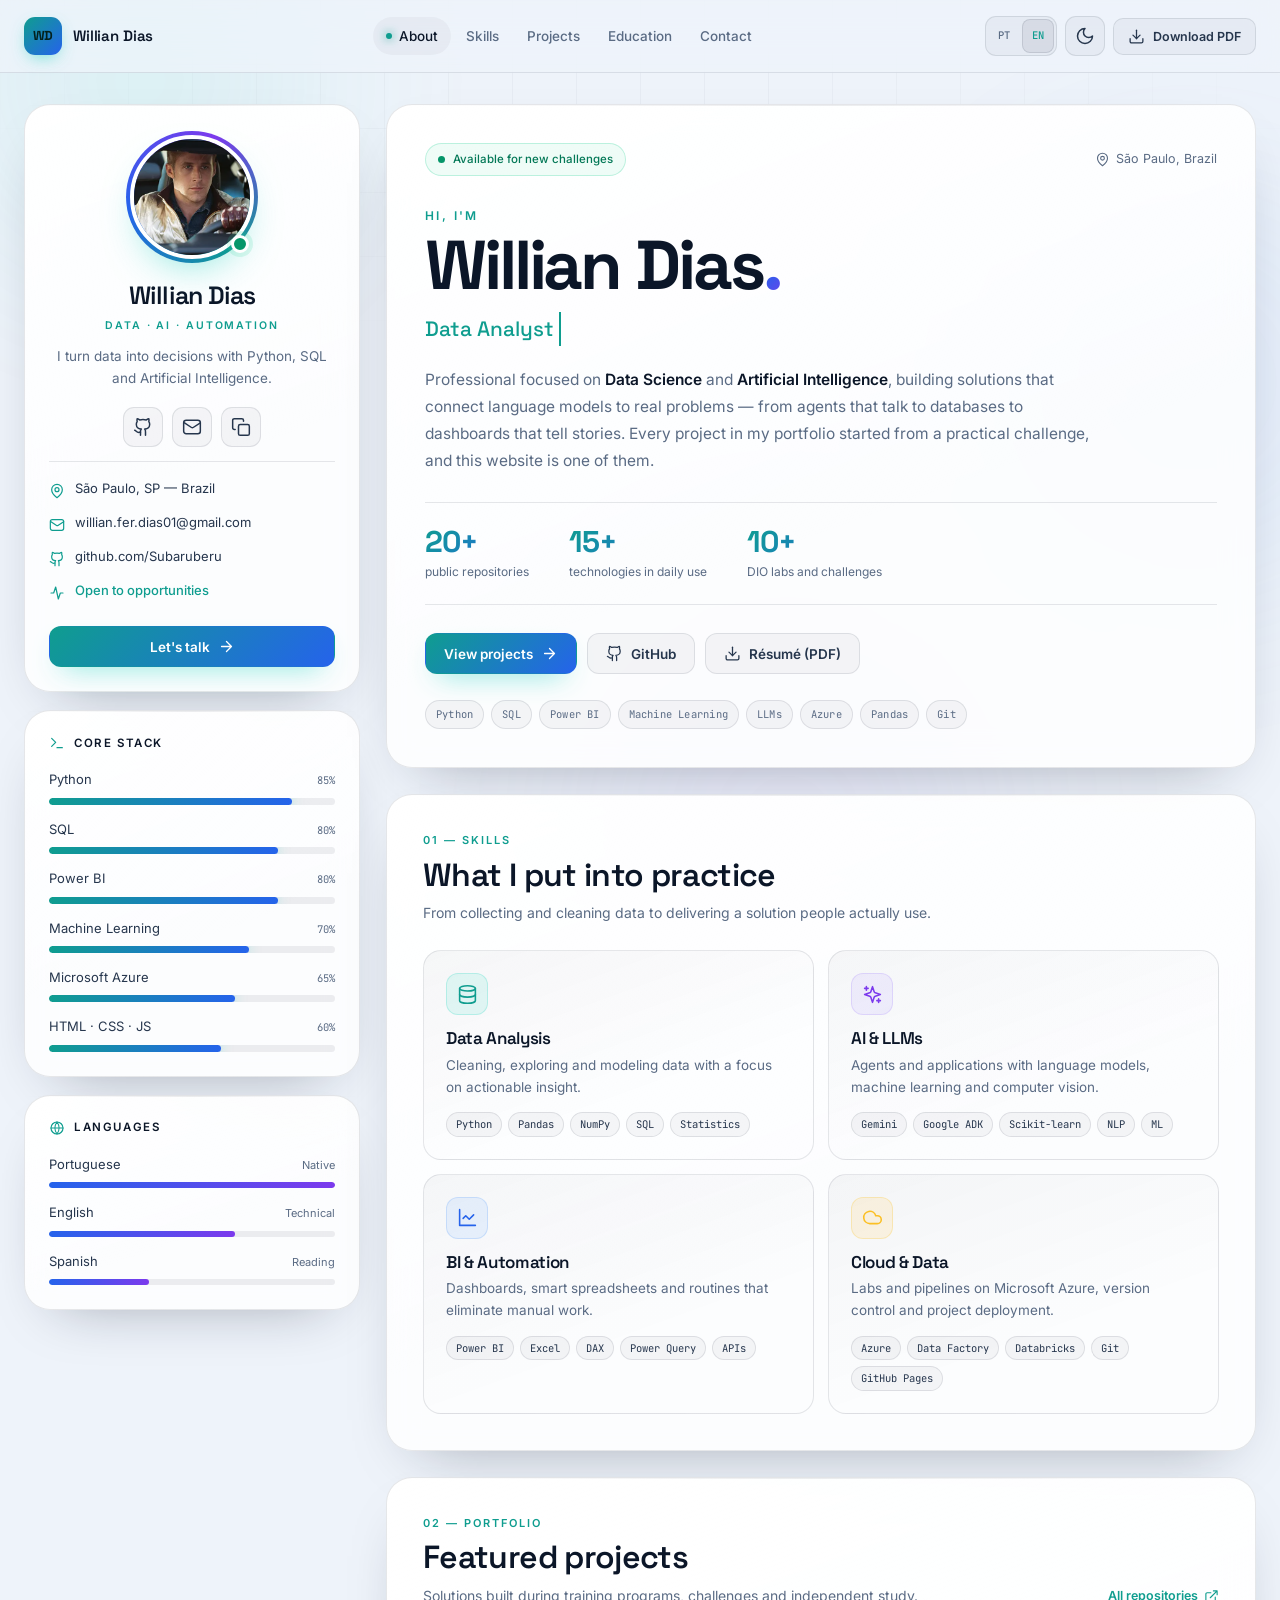
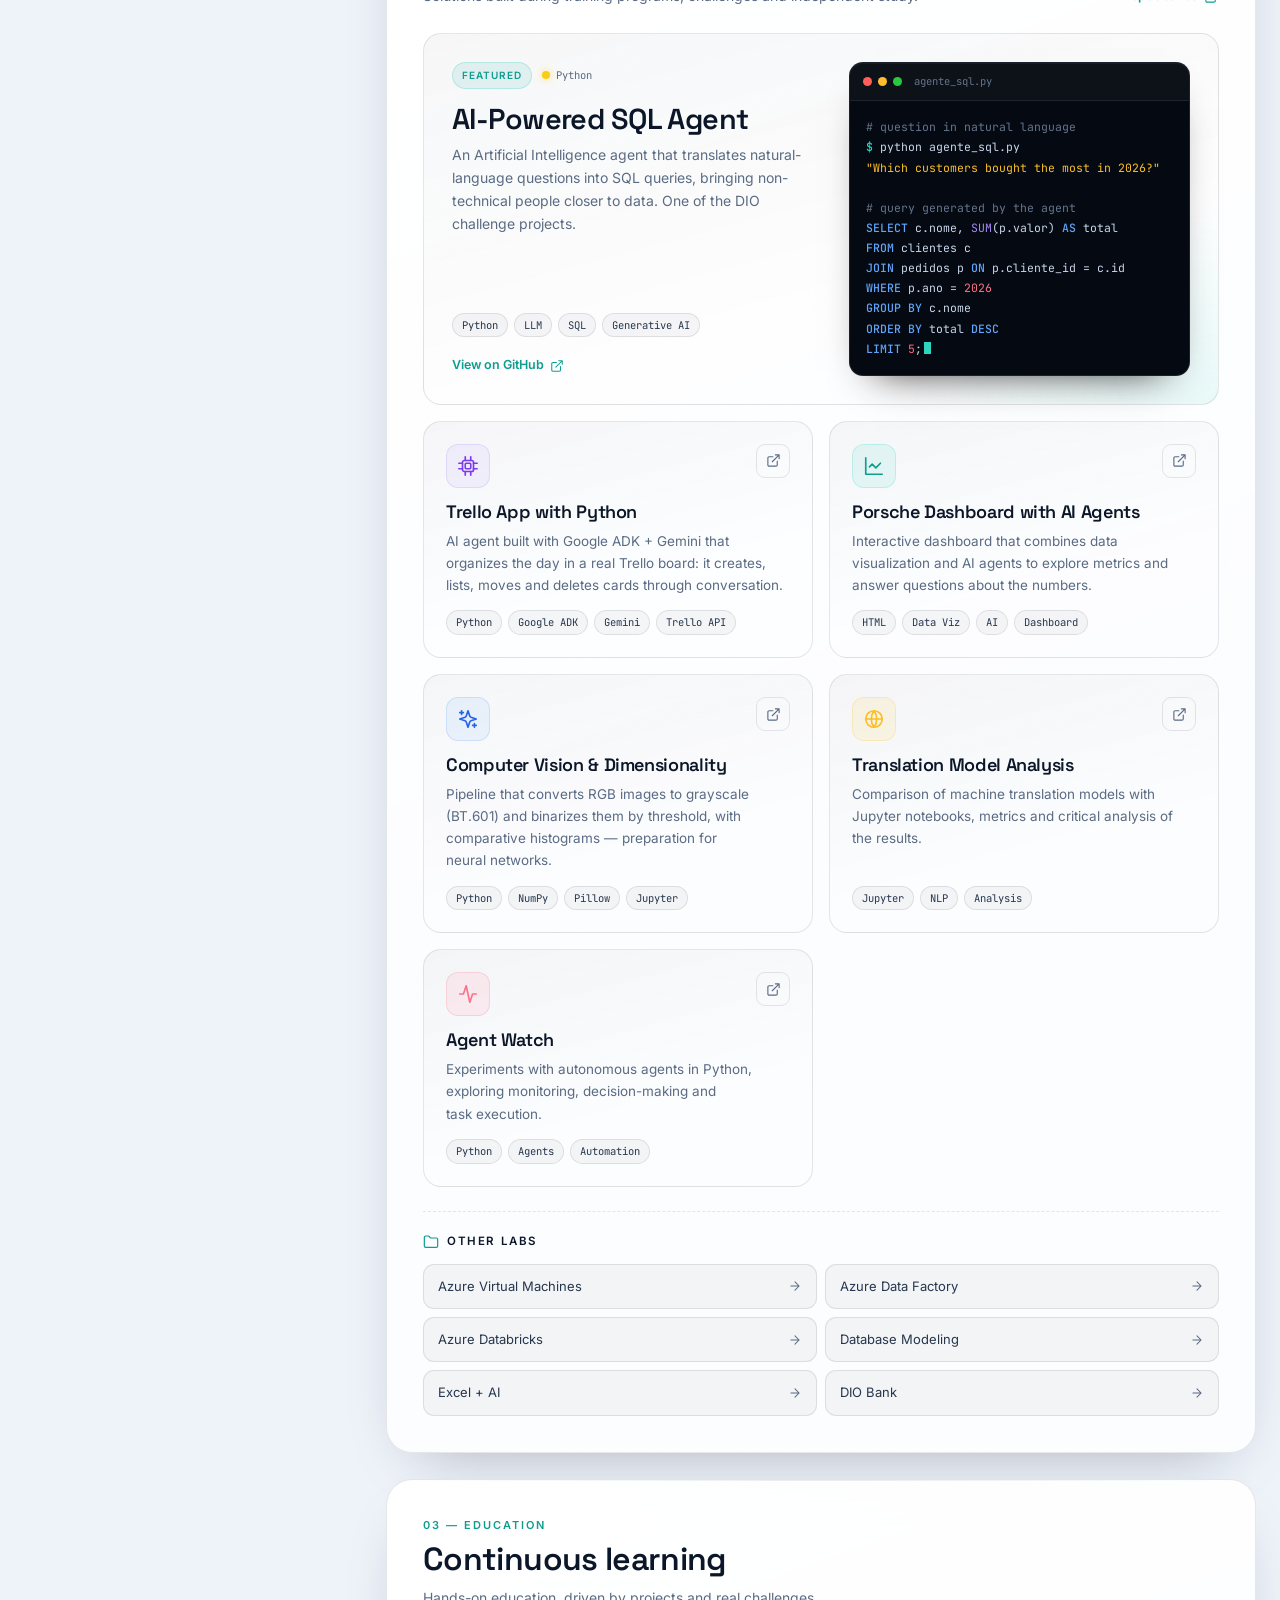
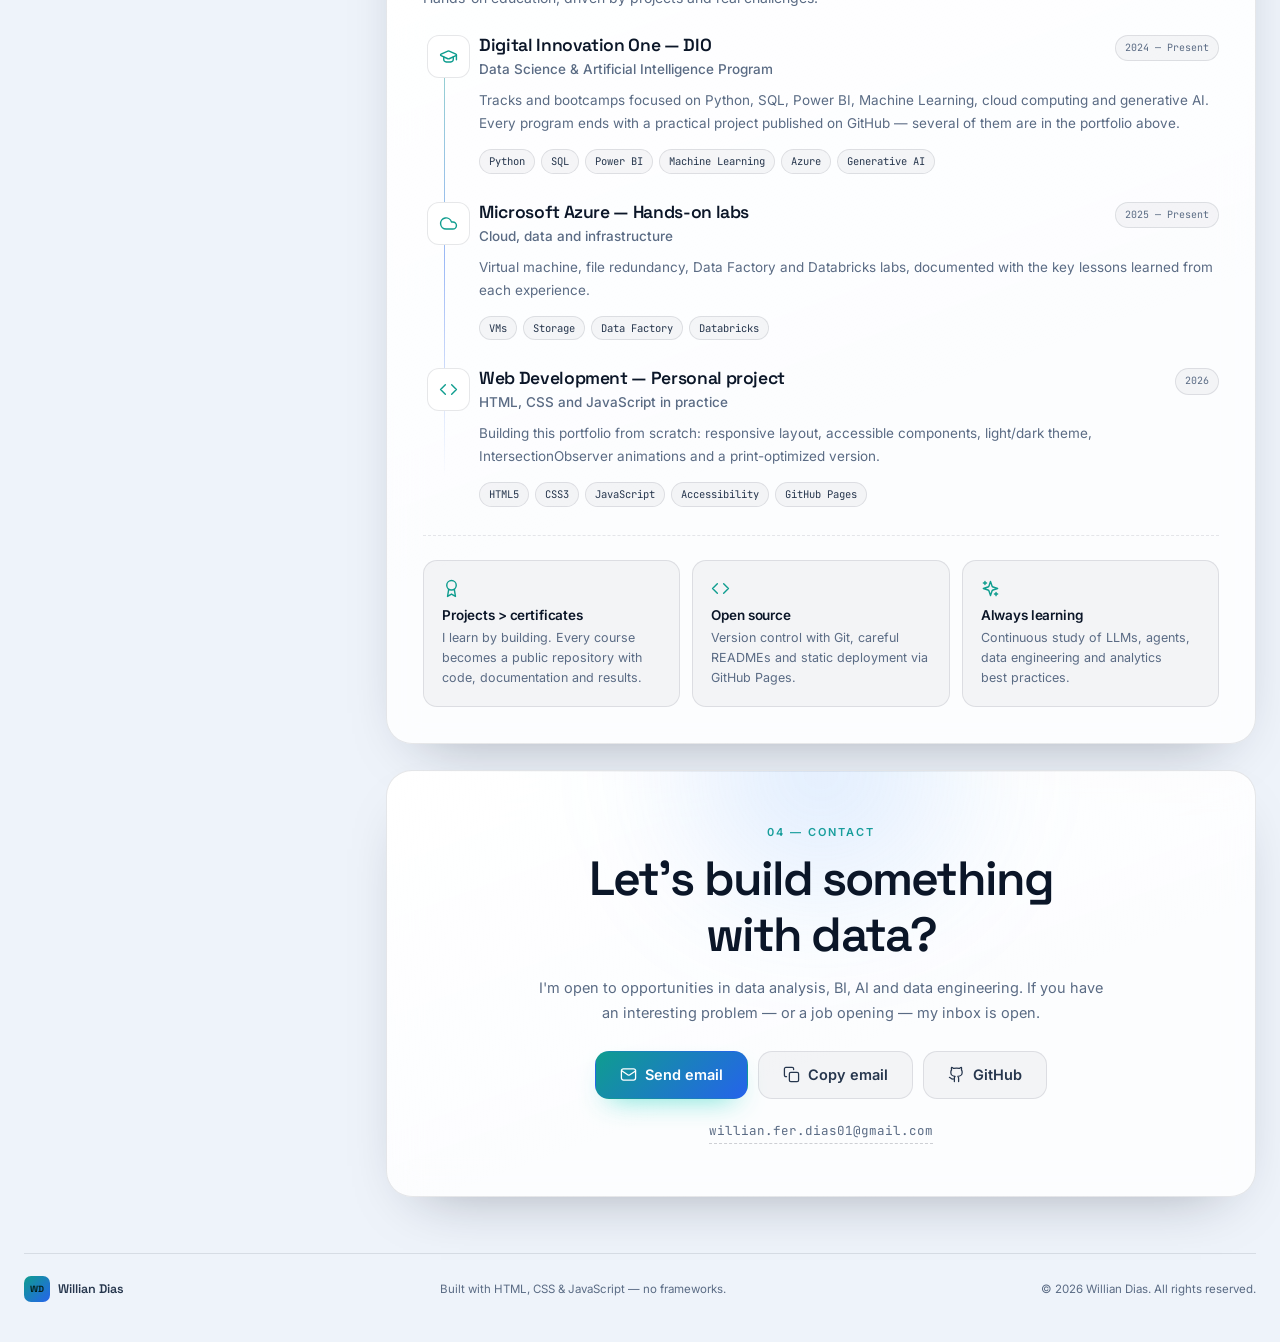
==== en/index.html @ e5440466 "feat: adiciona versao em ingles e seletor de idioma" ====
<!DOCTYPE html>
<html lang="en" data-theme="dark">
<head>
  <meta charset="UTF-8">
  <meta name="viewport" content="width=device-width, initial-scale=1">

  <title>Willian Dias — Data, AI & Automation</title>
  <meta name="description" content="Portfolio and résumé of Willian Dias: Data Science, Artificial Intelligence, Python, SQL, Power BI and Microsoft Azure. Projects with AI agents, data analysis and automation.">
  <meta name="author" content="Willian Dias">
  <meta name="theme-color" content="#070b12">

  <!-- Open Graph / SEO -->
  <meta property="og:type" content="website">
  <meta property="og:title" content="Willian Dias — Data, AI & Automation">
  <meta property="og:description" content="Turning data into decisions with Python, SQL and Artificial Intelligence.">
  <meta property="og:image" content="https://subaruberu.github.io/cv/assets/img/avatar.png">
  <meta property="og:image:alt" content="Profile photo of Willian Dias">
  <meta property="og:url" content="https://subaruberu.github.io/cv/en/">
  <meta property="og:locale" content="en_US">
  <meta name="twitter:card" content="summary">
  <link rel="canonical" href="https://subaruberu.github.io/cv/en/">
  <link rel="alternate" hreflang="pt-BR" href="https://subaruberu.github.io/cv/">
  <link rel="alternate" hreflang="en" href="https://subaruberu.github.io/cv/en/">
  <link rel="alternate" hreflang="x-default" href="https://subaruberu.github.io/cv/">

  <link rel="icon" type="image/svg+xml" href="../assets/img/favicon.svg">
  <link rel="preconnect" href="https://fonts.googleapis.com">
  <link rel="preconnect" href="https://fonts.gstatic.com" crossorigin>
  <link href="https://fonts.googleapis.com/css2?family=Inter:wght@400;500;600;700&family=Space+Grotesk:wght@500;600;700&family=JetBrains+Mono:wght@400;500&display=swap" rel="stylesheet">
  <link rel="stylesheet" href="../assets/css/style.css">

  <!-- Prevent theme flash before CSS loads -->
  <script>
    (function () {
      try {
        var saved = localStorage.getItem('wd-theme');
        var prefersLight = window.matchMedia('(prefers-color-scheme: light)').matches;
        document.documentElement.dataset.theme = saved || (prefersLight ? 'light' : 'dark');
      } catch (e) { /* localStorage unavailable */ }
      document.documentElement.classList.add('js');
    })();
  </script>

  <!-- Structured data for search engines -->
  <script type="application/ld+json">
    {
      "@context": "https://schema.org",
      "@type": "Person",
      "name": "Willian Dias",
      "jobTitle": "Data Analyst and AI enthusiast",
      "email": "mailto:willian.fer.dias01@gmail.com",
      "address": { "@type": "PostalAddress", "addressLocality": "São Paulo", "addressRegion": "SP", "addressCountry": "BR" },
      "url": "https://github.com/Subaruberu",
      "sameAs": ["https://github.com/Subaruberu"],
      "knowsAbout": ["Data Science", "Artificial Intelligence", "Python", "SQL", "Power BI", "Microsoft Azure", "Machine Learning"]
    }
  </script>
</head>

<body>
  <a class="skip-link" href="#main">Skip to content</a>

  <!-- Reusable SVG icons -->
  <svg xmlns="http://www.w3.org/2000/svg" class="svg-sprite" aria-hidden="true" focusable="false">
    <symbol id="i-github" viewBox="0 0 24 24"><path d="M15 22v-4a4.8 4.8 0 0 0-1-3.5c3 0 6-2 6-5.5.08-1.25-.27-2.48-1-3.5.28-1.15.28-2.35 0-3.5 0 0-1 0-3 1.5-2.64-.5-5.36-.5-8 0C6 2 5 2 5 2c-.3 1.15-.3 2.35 0 3.5A5.4 5.4 0 0 0 4 9c0 3.5 3 5.5 6 5.5-.39.49-.68 1.05-.85 1.65-.17.6-.22 1.23-.15 1.85v4"/><path d="M9 18c-4.51 2-5-2-7-2"/></symbol>
    <symbol id="i-linkedin" viewBox="0 0 24 24"><path d="M16 8a6 6 0 0 1 6 6v7h-4v-7a2 2 0 0 0-4 0v7h-4v-7a6 6 0 0 1 6-6Z"/><rect width="4" height="12" x="2" y="9" rx="1"/><circle cx="4" cy="4" r="2"/></symbol>
    <symbol id="i-mail" viewBox="0 0 24 24"><rect x="2" y="4" width="20" height="16" rx="3"/><path d="m3 7 8.4 5.6a1.8 1.8 0 0 0 2 0L22 7"/></symbol>
    <symbol id="i-pin" viewBox="0 0 24 24"><path d="M20 10c0 6-8 12-8 12s-8-6-8-12a8 8 0 0 1 16 0Z"/><circle cx="12" cy="10" r="3"/></symbol>
    <symbol id="i-download" viewBox="0 0 24 24"><path d="M21 15v4a2 2 0 0 1-2 2H5a2 2 0 0 1-2-2v-4"/><path d="m7 10 5 5 5-5"/><path d="M12 15V3"/></symbol>
    <symbol id="i-sun" viewBox="0 0 24 24"><circle cx="12" cy="12" r="4"/><path d="M12 2v2M12 20v2M4.93 4.93l1.42 1.42M17.66 17.66l1.41 1.41M2 12h2M20 12h2M6.34 17.66l-1.41 1.41M19.07 4.93l-1.41 1.41"/></symbol>
    <symbol id="i-moon" viewBox="0 0 24 24"><path d="M12 3a6 6 0 0 0 9 9 9 9 0 1 1-9-9Z"/></symbol>
    <symbol id="i-menu" viewBox="0 0 24 24"><path d="M4 7h16M4 12h16M4 17h16"/></symbol>
    <symbol id="i-close" viewBox="0 0 24 24"><path d="m6 6 12 12M18 6 6 18"/></symbol>
    <symbol id="i-copy" viewBox="0 0 24 24"><rect width="13" height="13" x="9" y="9" rx="2"/><path d="M5 15H4a2 2 0 0 1-2-2V4a2 2 0 0 1 2-2h9a2 2 0 0 1 2 2v1"/></symbol>
    <symbol id="i-external" viewBox="0 0 24 24"><path d="M15 3h6v6M10 14 21 3M18 13v6a2 2 0 0 1-2 2H5a2 2 0 0 1-2-2V8a2 2 0 0 1 2-2h6"/></symbol>
    <symbol id="i-database" viewBox="0 0 24 24"><ellipse cx="12" cy="5" rx="9" ry="3"/><path d="M3 5v14a9 3 0 0 0 18 0V5"/><path d="M3 12a9 3 0 0 0 18 0"/></symbol>
    <symbol id="i-sparkles" viewBox="0 0 24 24"><path d="m12 3-1.9 5.8a2 2 0 0 1-1.3 1.3L3 12l5.8 1.9a2 2 0 0 1 1.3 1.3L12 21l1.9-5.8a2 2 0 0 1 1.3-1.3L21 12l-5.8-1.9a2 2 0 0 1-1.3-1.3L12 3Z"/><path d="M5 3v4M3 5h4M19 17v4M17 19h4"/></symbol>
    <symbol id="i-chart" viewBox="0 0 24 24"><path d="M3 3v18h18"/><path d="m19 9-5 5-4-4-3 3"/></symbol>
    <symbol id="i-cloud" viewBox="0 0 24 24"><path d="M17.5 19H9a7 7 0 1 1 6.71-9h1.79a4.5 4.5 0 1 1 0 9Z"/></symbol>
    <symbol id="i-code" viewBox="0 0 24 24"><path d="m16 18 6-6-6-6M8 6l-6 6 6 6"/></symbol>
    <symbol id="i-briefcase" viewBox="0 0 24 24"><rect width="20" height="14" x="2" y="7" rx="2"/><path d="M16 21V5a2 2 0 0 0-2-2h-4a2 2 0 0 0-2 2v16"/></symbol>
    <symbol id="i-cap" viewBox="0 0 24 24"><path d="M21.42 10.92a1 1 0 0 0-.02-1.84L12.83 5.18a2 2 0 0 0-1.66 0L2.6 9.08a1 1 0 0 0 0 1.83l8.57 3.91a2 2 0 0 0 1.66 0z"/><path d="M22 10v6M6 12.5V16a6 3 0 0 0 12 0v-3.5"/></symbol>
    <symbol id="i-award" viewBox="0 0 24 24"><circle cx="12" cy="8" r="6"/><path d="M15.48 12.89 17 22l-5-3-5 3 1.52-9.11"/></symbol>
    <symbol id="i-arrow-up" viewBox="0 0 24 24"><path d="m5 12 7-7 7 7M12 19V5"/></symbol>
    <symbol id="i-arrow-right" viewBox="0 0 24 24"><path d="M5 12h14M12 5l7 7-7 7"/></symbol>
    <symbol id="i-terminal" viewBox="0 0 24 24"><path d="m4 17 6-6-6-6M12 19h8"/></symbol>
    <symbol id="i-check" viewBox="0 0 24 24"><path d="M20 6 9 17l-5-5"/></symbol>
    <symbol id="i-pulse" viewBox="0 0 24 24"><path d="M3 12h4l3-9 4 18 3-9h4"/></symbol>
    <symbol id="i-globe" viewBox="0 0 24 24"><circle cx="12" cy="12" r="9"/><path d="M3 12h18M12 3a15 15 0 0 1 0 18M12 3a15 15 0 0 0 0 18"/></symbol>
    <symbol id="i-cpu" viewBox="0 0 24 24"><rect x="6" y="6" width="12" height="12" rx="2"/><rect x="9" y="9" width="6" height="6" rx="1"/><path d="M9 2v4M15 2v4M9 18v4M15 18v4M2 9h4M2 15h4M18 9h4M18 15h4"/></symbol>
    <symbol id="i-folder" viewBox="0 0 24 24"><path d="M4 20h16a2 2 0 0 0 2-2V8a2 2 0 0 0-2-2h-7.9a2 2 0 0 1-1.69-.9L9.6 3.9A2 2 0 0 0 7.93 3H4a2 2 0 0 0-2 2v13a2 2 0 0 0 2 2Z"/></symbol>
  </svg>

  <!-- Background ornaments -->
  <div class="backdrop" aria-hidden="true">
    <span class="orb orb--teal"></span>
    <span class="orb orb--blue"></span>
    <span class="orb orb--violet"></span>
    <span class="grid-lines"></span>
  </div>

  <header class="topbar" id="topbar">
    <div class="topbar__inner">
      <a class="brand" href="#top">
        <span class="brand__mark">WD</span>
        <span class="brand__name">Willian Dias</span>
      </a>

      <nav class="nav" id="nav" aria-label="Main navigation">
        <a class="nav__link" href="#sobre">About</a>
        <a class="nav__link" href="#competencias">Skills</a>
        <a class="nav__link" href="#projetos">Projects</a>
        <a class="nav__link" href="#formacao">Education</a>
        <a class="nav__link" href="#contato">Contact</a>
      </nav>

      <div class="topbar__actions">
        <div class="lang-switch" role="group" aria-label="Language">
          <a class="lang-switch__link" href="../index.html" hreflang="pt-BR" lang="pt-BR">PT</a>
          <a class="lang-switch__link is-active" href="index.html" hreflang="en" lang="en" aria-current="page">EN</a>
        </div>
        <button class="icon-btn" id="theme-toggle" type="button" aria-label="Switch theme" title="Switch theme">
          <svg class="icon icon--sun" aria-hidden="true"><use href="#i-sun"/></svg>
          <svg class="icon icon--moon" aria-hidden="true"><use href="#i-moon"/></svg>
        </button>
        <button class="btn btn--ghost btn--sm print-btn" type="button" data-print>
          <svg class="icon" aria-hidden="true"><use href="#i-download"/></svg>
          <span>Download PDF</span>
        </button>
        <button class="icon-btn menu-toggle" id="menu-toggle" type="button" aria-label="Open menu" aria-expanded="false" aria-controls="nav">
          <svg class="icon icon--menu" aria-hidden="true"><use href="#i-menu"/></svg>
          <svg class="icon icon--close" aria-hidden="true"><use href="#i-close"/></svg>
        </button>
      </div>
    </div>
  </header>

  <main class="layout" id="main">
    <!-- ================= SIDEBAR ================= -->
    <aside class="sidebar" aria-label="Personal information">
      <section class="card profile reveal">
        <div class="profile__avatar">
          <img src="../assets/img/avatar.png" alt="Profile photo of Willian Dias" width="128" height="128" loading="eager">
          <span class="profile__status" title="Open to opportunities"></span>
        </div>

        <h1 class="profile__name">Willian Dias</h1>
        <p class="profile__role">Data &middot; AI &middot; Automation</p>
        <p class="profile__tagline">I turn data into decisions with Python, SQL and Artificial Intelligence.</p>

        <div class="profile__socials">
          <a class="social-btn" href="https://github.com/Subaruberu" target="_blank" rel="noopener noreferrer" aria-label="Willian Dias on GitHub">
            <svg class="icon" aria-hidden="true"><use href="#i-github"/></svg>
          </a>
          <a class="social-btn" href="mailto:willian.fer.dias01@gmail.com" aria-label="Send an email to Willian Dias">
            <svg class="icon" aria-hidden="true"><use href="#i-mail"/></svg>
          </a>
          <button class="social-btn" type="button" data-copy-email aria-label="Copy email" title="Copy email">
            <svg class="icon" aria-hidden="true"><use href="#i-copy"/></svg>
          </button>
        </div>

        <ul class="contact-list">
          <li>
            <svg class="icon" aria-hidden="true"><use href="#i-pin"/></svg>
            <span>São Paulo, SP &mdash; Brazil</span>
          </li>
          <li>
            <svg class="icon" aria-hidden="true"><use href="#i-mail"/></svg>
            <a href="mailto:willian.fer.dias01@gmail.com">willian.fer.dias01@gmail.com</a>
          </li>
          <li>
            <svg class="icon" aria-hidden="true"><use href="#i-github"/></svg>
            <a href="https://github.com/Subaruberu" target="_blank" rel="noopener noreferrer">github.com/Subaruberu</a>
          </li>
          <li>
            <svg class="icon" aria-hidden="true"><use href="#i-pulse"/></svg>
            <span class="text-accent">Open to opportunities</span>
          </li>
        </ul>

        <a class="btn btn--primary btn--block" href="#contato">
          Let's talk
          <svg class="icon" aria-hidden="true"><use href="#i-arrow-right"/></svg>
        </a>
      </section>

      <section class="card reveal" aria-labelledby="skills-title">
        <h2 class="card__title" id="skills-title">
          <svg class="icon" aria-hidden="true"><use href="#i-terminal"/></svg>
          Core stack
        </h2>

        <div class="skill" data-skill>
          <div class="skill__head"><span>Python</span><span class="skill__value">85%</span></div>
          <div class="skill__track"><span class="skill__bar" data-level="85"></span></div>
        </div>
        <div class="skill" data-skill>
          <div class="skill__head"><span>SQL</span><span class="skill__value">80%</span></div>
          <div class="skill__track"><span class="skill__bar" data-level="80"></span></div>
        </div>
        <div class="skill" data-skill>
          <div class="skill__head"><span>Power BI</span><span class="skill__value">80%</span></div>
          <div class="skill__track"><span class="skill__bar" data-level="80"></span></div>
        </div>
        <div class="skill" data-skill>
          <div class="skill__head"><span>Machine Learning</span><span class="skill__value">70%</span></div>
          <div class="skill__track"><span class="skill__bar" data-level="70"></span></div>
        </div>
        <div class="skill" data-skill>
          <div class="skill__head"><span>Microsoft Azure</span><span class="skill__value">65%</span></div>
          <div class="skill__track"><span class="skill__bar" data-level="65"></span></div>
        </div>
        <div class="skill" data-skill>
          <div class="skill__head"><span>HTML &middot; CSS &middot; JS</span><span class="skill__value">60%</span></div>
          <div class="skill__track"><span class="skill__bar" data-level="60"></span></div>
        </div>
      </section>

      <section class="card reveal" aria-labelledby="lang-title">
        <h2 class="card__title" id="lang-title">
          <svg class="icon" aria-hidden="true"><use href="#i-globe"/></svg>
          Languages
        </h2>

        <div class="lang">
          <div class="lang__head"><span>Portuguese</span><span class="lang__level">Native</span></div>
          <div class="lang__track"><span style="--level: 100%"></span></div>
        </div>
        <div class="lang">
          <div class="lang__head"><span>English</span><span class="lang__level">Technical</span></div>
          <div class="lang__track"><span style="--level: 65%"></span></div>
        </div>
        <div class="lang">
          <div class="lang__head"><span>Spanish</span><span class="lang__level">Reading</span></div>
          <div class="lang__track"><span style="--level: 35%"></span></div>
        </div>
      </section>
    </aside>

    <!-- ================= CONTENT ================= -->
    <div class="content">

      <!-- HERO -->
      <section class="hero reveal" id="sobre">
        <div class="hero__top">
          <span class="badge">
            <span class="badge__dot"></span>
            Available for new challenges
          </span>
          <span class="hero__location">
            <svg class="icon" aria-hidden="true"><use href="#i-pin"/></svg>
            São Paulo, Brazil
          </span>
        </div>

        <p class="eyebrow">Hi, I'm</p>
        <h2 class="hero__title">Willian Dias<span class="accent-dot">.</span></h2>

        <p class="hero__roles" aria-label="Areas of expertise">
          <span class="role-rotator" data-roles='["Data Analyst","AI Enthusiast","Python Automation","BI & Analytics"]'>Data Analyst</span>
        </p>

        <p class="hero__text">
          Professional focused on <strong>Data Science</strong> and <strong>Artificial Intelligence</strong>,
          building solutions that connect language models to real problems &mdash; from agents that
          talk to databases to dashboards that tell stories. Every project in my portfolio
          started from a practical challenge, and this website is one of them.
        </p>

        <div class="hero__stats">
          <div class="stat">
            <strong class="stat__number" data-count="20" data-suffix="+">20+</strong>
            <span class="stat__label">public repositories</span>
          </div>
          <div class="stat">
            <strong class="stat__number" data-count="15" data-suffix="+">15+</strong>
            <span class="stat__label">technologies in daily use</span>
          </div>
          <div class="stat">
            <strong class="stat__number" data-count="10" data-suffix="+">10+</strong>
            <span class="stat__label">DIO labs and challenges</span>
          </div>
        </div>

        <div class="hero__actions">
          <a class="btn btn--primary" href="#projetos">
            View projects
            <svg class="icon" aria-hidden="true"><use href="#i-arrow-right"/></svg>
          </a>
          <a class="btn btn--ghost" href="https://github.com/Subaruberu" target="_blank" rel="noopener noreferrer">
            <svg class="icon" aria-hidden="true"><use href="#i-github"/></svg>
            GitHub
          </a>
          <button class="btn btn--ghost print-btn" type="button" data-print>
            <svg class="icon" aria-hidden="true"><use href="#i-download"/></svg>
            Résumé (PDF)
          </button>
        </div>

        <div class="hero__stack" aria-label="Technologies">
          <span>Python</span><span>SQL</span><span>Power BI</span><span>Machine Learning</span>
          <span>LLMs</span><span>Azure</span><span>Pandas</span><span>Git</span>
        </div>
      </section>

      <!-- SKILLS -->
      <section class="section reveal" id="competencias">
        <header class="section__head">
          <p class="section__kicker">01 &mdash; Skills</p>
          <h2 class="section__title">What I put into practice</h2>
          <p class="section__desc">From collecting and cleaning data to delivering a solution people actually use.</p>
        </header>

        <div class="expertise-grid">
          <article class="expertise">
            <span class="expertise__icon expertise__icon--teal">
              <svg class="icon" aria-hidden="true"><use href="#i-database"/></svg>
            </span>
            <h3>Data Analysis</h3>
            <p>Cleaning, exploring and modeling data with a focus on actionable insight.</p>
            <ul class="tag-list">
              <li>Python</li><li>Pandas</li><li>NumPy</li><li>SQL</li><li>Statistics</li>
            </ul>
          </article>

          <article class="expertise">
            <span class="expertise__icon expertise__icon--violet">
              <svg class="icon" aria-hidden="true"><use href="#i-sparkles"/></svg>
            </span>
            <h3>AI &amp; LLMs</h3>
            <p>Agents and applications with language models, machine learning and computer vision.</p>
            <ul class="tag-list">
              <li>Gemini</li><li>Google ADK</li><li>Scikit-learn</li><li>NLP</li><li>ML</li>
            </ul>
          </article>

          <article class="expertise">
            <span class="expertise__icon expertise__icon--blue">
              <svg class="icon" aria-hidden="true"><use href="#i-chart"/></svg>
            </span>
            <h3>BI &amp; Automation</h3>
            <p>Dashboards, smart spreadsheets and routines that eliminate manual work.</p>
            <ul class="tag-list">
              <li>Power BI</li><li>Excel</li><li>DAX</li><li>Power Query</li><li>APIs</li>
            </ul>
          </article>

          <article class="expertise">
            <span class="expertise__icon expertise__icon--amber">
              <svg class="icon" aria-hidden="true"><use href="#i-cloud"/></svg>
            </span>
            <h3>Cloud &amp; Data</h3>
            <p>Labs and pipelines on Microsoft Azure, version control and project deployment.</p>
            <ul class="tag-list">
              <li>Azure</li><li>Data Factory</li><li>Databricks</li><li>Git</li><li>GitHub Pages</li>
            </ul>
          </article>
        </div>
      </section>

      <!-- PROJECTS -->
      <section class="section reveal" id="projetos">
        <header class="section__head section__head--row">
          <div>
            <p class="section__kicker">02 &mdash; Portfolio</p>
            <h2 class="section__title">Featured projects</h2>
            <p class="section__desc">Solutions built during training programs, challenges and independent study.</p>
          </div>
          <a class="link-arrow" href="https://github.com/Subaruberu?tab=repositories" target="_blank" rel="noopener noreferrer">
            All repositories
            <svg class="icon" aria-hidden="true"><use href="#i-external"/></svg>
          </a>
        </header>

        <div class="projects">
          <!-- Featured project -->
          <article class="project project--featured">
            <div class="project__body">
              <div class="project__meta">
                <span class="project__tag">Featured</span>
                <span class="project__lang"><span class="dot dot--python"></span> Python</span>
              </div>
              <h3 class="project__title">AI-Powered SQL Agent</h3>
              <p class="project__desc">
                An Artificial Intelligence agent that translates natural-language questions into SQL queries,
                bringing non-technical people closer to data. One of the DIO challenge projects.
              </p>
              <ul class="tag-list">
                <li>Python</li><li>LLM</li><li>SQL</li><li>Generative AI</li>
              </ul>
              <a class="project__link" href="https://github.com/Subaruberu/agente-sql-dio" target="_blank" rel="noopener noreferrer">
                View on GitHub
                <svg class="icon" aria-hidden="true"><use href="#i-external"/></svg>
              </a>
            </div>

            <div class="terminal" aria-hidden="true">
              <div class="terminal__bar">
                <span class="terminal__dot terminal__dot--red"></span>
                <span class="terminal__dot terminal__dot--yellow"></span>
                <span class="terminal__dot terminal__dot--green"></span>
                <span class="terminal__title">agente_sql.py</span>
              </div>
              <pre class="terminal__body"><code><span class="c-comment"># question in natural language</span>
<span class="c-prompt">$</span> python agente_sql.py
<span class="c-quote">"Which customers bought the most in 2026?"</span>

<span class="c-comment"># query generated by the agent</span>
<span class="c-key">SELECT</span> c.nome, <span class="c-fn">SUM</span>(p.valor) <span class="c-key">AS</span> total
<span class="c-key">FROM</span> clientes c
<span class="c-key">JOIN</span> pedidos p <span class="c-key">ON</span> p.cliente_id = c.id
<span class="c-key">WHERE</span> p.ano = <span class="c-num">2026</span>
<span class="c-key">GROUP BY</span> c.nome
<span class="c-key">ORDER BY</span> total <span class="c-key">DESC</span>
<span class="c-key">LIMIT</span> <span class="c-num">5</span>;<span class="c-cursor"></span></code></pre>
            </div>
          </article>

          <article class="project">
            <div class="project__top">
              <span class="project__icon project__icon--violet">
                <svg class="icon" aria-hidden="true"><use href="#i-cpu"/></svg>
              </span>
              <a class="project__ext" href="https://github.com/Subaruberu/app-no-trello-com-python" target="_blank" rel="noopener noreferrer" aria-label="Open the Trello App with Python project on GitHub">
                <svg class="icon" aria-hidden="true"><use href="#i-external"/></svg>
              </a>
            </div>
            <h3 class="project__title">Trello App with Python</h3>
            <p class="project__desc">
              AI agent built with Google ADK + Gemini that organizes the day in a real Trello board:
              it creates, lists, moves and deletes cards through conversation.
            </p>
            <ul class="tag-list">
              <li>Python</li><li>Google ADK</li><li>Gemini</li><li>Trello API</li>
            </ul>
          </article>

          <article class="project">
            <div class="project__top">
              <span class="project__icon project__icon--teal">
                <svg class="icon" aria-hidden="true"><use href="#i-chart"/></svg>
              </span>
              <a class="project__ext" href="https://github.com/Subaruberu/Dashboard-da-Porsche-com-Agentes-de-IA" target="_blank" rel="noopener noreferrer" aria-label="Open the Porsche Dashboard with AI Agents project on GitHub">
                <svg class="icon" aria-hidden="true"><use href="#i-external"/></svg>
              </a>
            </div>
            <h3 class="project__title">Porsche Dashboard with AI Agents</h3>
            <p class="project__desc">
              Interactive dashboard that combines data visualization and AI agents to explore
              metrics and answer questions about the numbers.
            </p>
            <ul class="tag-list">
              <li>HTML</li><li>Data Viz</li><li>AI</li><li>Dashboard</li>
            </ul>
          </article>

          <article class="project">
            <div class="project__top">
              <span class="project__icon project__icon--blue">
                <svg class="icon" aria-hidden="true"><use href="#i-sparkles"/></svg>
              </span>
              <a class="project__ext" href="https://github.com/Subaruberu/reducao-de-dimensionalidade-em-imagens-para-redes-neurais" target="_blank" rel="noopener noreferrer" aria-label="Open the image dimensionality reduction project on GitHub">
                <svg class="icon" aria-hidden="true"><use href="#i-external"/></svg>
              </a>
            </div>
            <h3 class="project__title">Computer Vision &amp; Dimensionality</h3>
            <p class="project__desc">
              Pipeline that converts RGB images to grayscale (BT.601) and binarizes them by threshold,
              with comparative histograms &mdash; preparation for neural networks.
            </p>
            <ul class="tag-list">
              <li>Python</li><li>NumPy</li><li>Pillow</li><li>Jupyter</li>
            </ul>
          </article>

          <article class="project">
            <div class="project__top">
              <span class="project__icon project__icon--amber">
                <svg class="icon" aria-hidden="true"><use href="#i-globe"/></svg>
              </span>
              <a class="project__ext" href="https://github.com/Subaruberu/Analise-de-modelos-de-Traducao" target="_blank" rel="noopener noreferrer" aria-label="Open the translation model analysis project on GitHub">
                <svg class="icon" aria-hidden="true"><use href="#i-external"/></svg>
              </a>
            </div>
            <h3 class="project__title">Translation Model Analysis</h3>
            <p class="project__desc">
              Comparison of machine translation models with Jupyter notebooks, metrics and
              critical analysis of the results.
            </p>
            <ul class="tag-list">
              <li>Jupyter</li><li>NLP</li><li>Analysis</li>
            </ul>
          </article>

          <article class="project">
            <div class="project__top">
              <span class="project__icon project__icon--rose">
                <svg class="icon" aria-hidden="true"><use href="#i-pulse"/></svg>
              </span>
              <a class="project__ext" href="https://github.com/Subaruberu/Agente-Watch" target="_blank" rel="noopener noreferrer" aria-label="Open the Agent Watch project on GitHub">
                <svg class="icon" aria-hidden="true"><use href="#i-external"/></svg>
              </a>
            </div>
            <h3 class="project__title">Agent Watch</h3>
            <p class="project__desc">
              Experiments with autonomous agents in Python, exploring monitoring,
              decision-making and task execution.
            </p>
            <ul class="tag-list">
              <li>Python</li><li>Agents</li><li>Automation</li>
            </ul>
          </article>
        </div>

        <div class="other-labs">
          <h3 class="other-labs__title">
            <svg class="icon" aria-hidden="true"><use href="#i-folder"/></svg>
            Other labs
          </h3>
          <ul class="lab-list">
            <li>
              <a href="https://github.com/Subaruberu/lab-azure-vms" target="_blank" rel="noopener noreferrer">
                <span>Azure Virtual Machines</span>
                <svg class="icon" aria-hidden="true"><use href="#i-arrow-right"/></svg>
              </a>
            </li>
            <li>
              <a href="https://github.com/Subaruberu/data-factory-azure" target="_blank" rel="noopener noreferrer">
                <span>Azure Data Factory</span>
                <svg class="icon" aria-hidden="true"><use href="#i-arrow-right"/></svg>
              </a>
            </li>
            <li>
              <a href="https://github.com/Subaruberu/Azure-databrickes-dio" target="_blank" rel="noopener noreferrer">
                <span>Azure Databricks</span>
                <svg class="icon" aria-hidden="true"><use href="#i-arrow-right"/></svg>
              </a>
            </li>
            <li>
              <a href="https://github.com/Subaruberu/Construindo-um-Esquema-Conceitual-para-Banco-De-dados" target="_blank" rel="noopener noreferrer">
                <span>Database Modeling</span>
                <svg class="icon" aria-hidden="true"><use href="#i-arrow-right"/></svg>
              </a>
            </li>
            <li>
              <a href="https://github.com/Subaruberu/Excel-1-IA-com-claude" target="_blank" rel="noopener noreferrer">
                <span>Excel + AI</span>
                <svg class="icon" aria-hidden="true"><use href="#i-arrow-right"/></svg>
              </a>
            </li>
            <li>
              <a href="https://github.com/Subaruberu/dio_bank" target="_blank" rel="noopener noreferrer">
                <span>DIO Bank</span>
                <svg class="icon" aria-hidden="true"><use href="#i-arrow-right"/></svg>
              </a>
            </li>
          </ul>
        </div>
      </section>

      <!-- EDUCATION -->
      <section class="section reveal" id="formacao">
        <header class="section__head">
          <p class="section__kicker">03 &mdash; Education</p>
          <h2 class="section__title">Continuous learning</h2>
          <p class="section__desc">Hands-on education, driven by projects and real challenges.</p>
        </header>

        <div class="timeline">
          <article class="timeline__item">
            <span class="timeline__marker">
              <svg class="icon" aria-hidden="true"><use href="#i-cap"/></svg>
            </span>
            <div class="timeline__content">
              <div class="timeline__head">
                <div>
                  <h3>Digital Innovation One &mdash; DIO</h3>
                  <p class="timeline__role">Data Science &amp; Artificial Intelligence Program</p>
                </div>
                <span class="timeline__period">2024 &mdash; Present</span>
              </div>
              <p>
                Tracks and bootcamps focused on Python, SQL, Power BI, Machine Learning, cloud computing
                and generative AI. Every program ends with a practical project published on GitHub &mdash;
                several of them are in the portfolio above.
              </p>
              <ul class="tag-list">
                <li>Python</li><li>SQL</li><li>Power BI</li><li>Machine Learning</li><li>Azure</li><li>Generative AI</li>
              </ul>
            </div>
          </article>

          <article class="timeline__item">
            <span class="timeline__marker">
              <svg class="icon" aria-hidden="true"><use href="#i-cloud"/></svg>
            </span>
            <div class="timeline__content">
              <div class="timeline__head">
                <div>
                  <h3>Microsoft Azure &mdash; Hands-on labs</h3>
                  <p class="timeline__role">Cloud, data and infrastructure</p>
                </div>
                <span class="timeline__period">2025 &mdash; Present</span>
              </div>
              <p>
                Virtual machine, file redundancy, Data Factory and Databricks labs,
                documented with the key lessons learned from each experience.
              </p>
              <ul class="tag-list">
                <li>VMs</li><li>Storage</li><li>Data Factory</li><li>Databricks</li>
              </ul>
            </div>
          </article>

          <article class="timeline__item">
            <span class="timeline__marker">
              <svg class="icon" aria-hidden="true"><use href="#i-code"/></svg>
            </span>
            <div class="timeline__content">
              <div class="timeline__head">
                <div>
                  <h3>Web Development &mdash; Personal project</h3>
                  <p class="timeline__role">HTML, CSS and JavaScript in practice</p>
                </div>
                <span class="timeline__period">2026</span>
              </div>
              <p>
                Building this portfolio from scratch: responsive layout, accessible components,
                light/dark theme, IntersectionObserver animations and a print-optimized version.
              </p>
              <ul class="tag-list">
                <li>HTML5</li><li>CSS3</li><li>JavaScript</li><li>Accessibility</li><li>GitHub Pages</li>
              </ul>
            </div>
          </article>
        </div>

        <div class="focus-grid">
          <article class="focus">
            <svg class="icon" aria-hidden="true"><use href="#i-award"/></svg>
            <h3>Projects &gt; certificates</h3>
            <p>I learn by building. Every course becomes a public repository with code, documentation and results.</p>
          </article>
          <article class="focus">
            <svg class="icon" aria-hidden="true"><use href="#i-code"/></svg>
            <h3>Open source</h3>
            <p>Version control with Git, careful READMEs and static deployment via GitHub Pages.</p>
          </article>
          <article class="focus">
            <svg class="icon" aria-hidden="true"><use href="#i-sparkles"/></svg>
            <h3>Always learning</h3>
            <p>Continuous study of LLMs, agents, data engineering and analytics best practices.</p>
          </article>
        </div>
      </section>

      <!-- CONTACT -->
      <section class="section contact reveal" id="contato">
        <div class="contact__glow" aria-hidden="true"></div>
        <p class="section__kicker">04 &mdash; Contact</p>
        <h2 class="contact__title">Let's build something<br>with data?</h2>
        <p class="contact__text">
          I'm open to opportunities in data analysis, BI, AI and data engineering.
          If you have an interesting problem &mdash; or a job opening &mdash; my inbox is open.
        </p>

        <div class="contact__actions">
          <a class="btn btn--primary btn--lg" href="mailto:willian.fer.dias01@gmail.com">
            <svg class="icon" aria-hidden="true"><use href="#i-mail"/></svg>
            Send email
          </a>
          <button class="btn btn--ghost btn--lg" type="button" data-copy-email>
            <svg class="icon" aria-hidden="true"><use href="#i-copy"/></svg>
            Copy email
          </button>
          <a class="btn btn--ghost btn--lg" href="https://github.com/Subaruberu" target="_blank" rel="noopener noreferrer">
            <svg class="icon" aria-hidden="true"><use href="#i-github"/></svg>
            GitHub
          </a>
        </div>

        <a class="contact__mail" href="mailto:willian.fer.dias01@gmail.com">willian.fer.dias01@gmail.com</a>
      </section>

    </div>
  </main>

  <footer class="footer">
    <div class="footer__inner">
      <p class="footer__brand"><span>WD</span> Willian Dias</p>
      <p class="footer__note">Built with HTML, CSS &amp; JavaScript &mdash; no frameworks.</p>
      <p class="footer__copy">&copy; <span id="year">2026</span> Willian Dias. All rights reserved.</p>
    </div>
  </footer>

  <button class="to-top" id="to-top" type="button" aria-label="Back to top" title="Back to top">
    <svg class="icon" aria-hidden="true"><use href="#i-arrow-up"/></svg>
  </button>

  <div class="toast" id="toast" role="status" aria-live="polite"></div>

  <script src="../assets/js/main.js" defer></script>
</body>
</html>
---- assets/css/style.css ----
/* ==========================================================================
   Willian Dias — Portfólio & CV
   CSS autoral, mobile-first, com tema claro/escuro e estilos de impressão.
   ========================================================================== */

/* ---------- Tokens ---------- */
:root {
  --bg: #060a11;
  --bg-elev: #0b1220;
  --surface: rgba(13, 21, 35, 0.78);
  --surface-solid: #0d1523;
  --surface-2: rgba(255, 255, 255, 0.035);
  --surface-3: rgba(255, 255, 255, 0.07);
  --border: rgba(148, 163, 184, 0.14);
  --border-strong: rgba(148, 163, 184, 0.28);
  --text: #e9eefb;
  --text-soft: #c3cfe2;
  --muted: #8fa2bd;
  --accent: #2dd4bf;
  --accent-soft: rgba(45, 212, 191, 0.12);
  --accent-contrast: #04201c;
  --accent-2: #60a5fa;
  --accent-3: #a78bfa;
  --amber: #fbbf24;
  --rose: #fb7185;
  --green: #34d399;
  --shadow: 0 24px 60px -28px rgba(0, 0, 0, 0.75);
  --shadow-sm: 0 10px 30px -18px rgba(0, 0, 0, 0.7);
  --radius: 26px;
  --radius-md: 18px;
  --radius-sm: 12px;
  --maxw: 1280px;
  --font-sans: "Inter", system-ui, -apple-system, "Segoe UI", sans-serif;
  --font-display: "Space Grotesk", "Inter", system-ui, sans-serif;
  --font-mono: "JetBrains Mono", "Cascadia Code", Consolas, monospace;
  --ease: cubic-bezier(0.22, 1, 0.36, 1);
}

[data-theme="light"] {
  --bg: #eef3fa;
  --bg-elev: #ffffff;
  --surface: rgba(255, 255, 255, 0.82);
  --surface-solid: #ffffff;
  --surface-2: rgba(15, 23, 42, 0.035);
  --surface-3: rgba(15, 23, 42, 0.07);
  --border: rgba(15, 23, 42, 0.1);
  --border-strong: rgba(15, 23, 42, 0.2);
  --text: #0b1628;
  --text-soft: #26364d;
  --muted: #5a6b84;
  --accent: #0f9d8f;
  --accent-soft: rgba(15, 157, 143, 0.1);
  --accent-contrast: #f0fdfa;
  --accent-2: #2563eb;
  --accent-3: #7c3aed;
  --green: #059669;
  --shadow: 0 24px 60px -34px rgba(15, 23, 42, 0.4);
  --shadow-sm: 0 12px 30px -20px rgba(15, 23, 42, 0.35);
}

/* ---------- Reset ---------- */
*,
*::before,
*::after { box-sizing: border-box; }

* { margin: 0; }

html {
  scroll-behavior: smooth;
  scroll-padding-top: 92px;
  -webkit-text-size-adjust: 100%;
}

body {
  min-height: 100vh;
  background: var(--bg);
  color: var(--text);
  font-family: var(--font-sans);
  font-size: 16px;
  line-height: 1.65;
  -webkit-font-smoothing: antialiased;
  text-rendering: optimizeLegibility;
  overflow-x: hidden;
}

img,
svg { display: block; max-width: 100%; }

img { height: auto; }

a { color: inherit; text-decoration: none; }

button,
input { font: inherit; color: inherit; }

button { cursor: pointer; }

ul, ol { list-style: none; padding: 0; }

h1, h2, h3, h4 {
  font-family: var(--font-display);
  font-weight: 600;
  line-height: 1.15;
  letter-spacing: -0.02em;
  text-wrap: balance;
}

p { text-wrap: pretty; }

strong { color: var(--text); font-weight: 600; }

::selection {
  background: var(--accent);
  color: var(--accent-contrast);
}

:focus-visible {
  outline: 2px solid var(--accent);
  outline-offset: 3px;
  border-radius: 4px;
}

.svg-sprite { position: absolute; width: 0; height: 0; overflow: hidden; }

.icon {
  width: 20px;
  height: 20px;
  flex: none;
  fill: none;
  stroke: currentColor;
  stroke-width: 1.8;
  stroke-linecap: round;
  stroke-linejoin: round;
}

.skip-link {
  position: fixed;
  top: 12px;
  left: 12px;
  z-index: 999;
  padding: 10px 16px;
  border-radius: 999px;
  background: var(--accent);
  color: var(--accent-contrast);
  font-weight: 600;
  transform: translateY(-160%);
  transition: transform 0.2s ease;
}

.skip-link:focus { transform: translateY(0); }

/* ---------- Fundo decorativo ---------- */
.backdrop {
  position: fixed;
  inset: 0;
  z-index: -1;
  overflow: hidden;
  pointer-events: none;
}

.orb {
  position: absolute;
  border-radius: 50%;
  filter: blur(90px);
  opacity: 0.42;
  will-change: transform;
  animation: drift 20s ease-in-out infinite alternate;
}

.orb--teal {
  top: -180px;
  left: -120px;
  width: 520px;
  height: 520px;
  background: radial-gradient(circle, rgba(45, 212, 191, 0.5), transparent 68%);
}

.orb--blue {
  top: 8%;
  right: -220px;
  width: 620px;
  height: 620px;
  background: radial-gradient(circle, rgba(96, 165, 250, 0.4), transparent 68%);
  animation-delay: -7s;
}

.orb--violet {
  bottom: -260px;
  left: 35%;
  width: 680px;
  height: 680px;
  background: radial-gradient(circle, rgba(167, 139, 250, 0.34), transparent 68%);
  animation-delay: -13s;
}

[data-theme="light"] .orb { opacity: 0.3; }

.grid-lines {
  position: absolute;
  inset: 0;
  background-image:
    linear-gradient(to right, var(--border) 1px, transparent 1px),
    linear-gradient(to bottom, var(--border) 1px, transparent 1px);
  background-size: 64px 64px;
  opacity: 0.32;
  -webkit-mask-image: radial-gradient(ellipse 80% 60% at 50% 0%, #000 20%, transparent 75%);
  mask-image: radial-gradient(ellipse 80% 60% at 50% 0%, #000 20%, transparent 75%);
}

@keyframes drift {
  from { transform: translate3d(0, 0, 0) scale(1); }
  to { transform: translate3d(40px, 30px, 0) scale(1.12); }
}

/* ---------- Topbar ---------- */
.topbar {
  position: fixed;
  inset: 0 0 auto;
  z-index: 50;
  background: color-mix(in srgb, var(--bg) 76%, transparent);
  border-bottom: 1px solid var(--border);
  backdrop-filter: blur(18px) saturate(1.3);
  -webkit-backdrop-filter: blur(18px) saturate(1.3);
}

.topbar__inner {
  max-width: var(--maxw);
  height: 72px;
  margin: 0 auto;
  padding: 0 24px;
  display: flex;
  align-items: center;
  justify-content: space-between;
  gap: 16px;
}

.brand {
  display: inline-flex;
  align-items: center;
  gap: 11px;
  min-width: 0;
}

.brand__mark {
  display: grid;
  place-items: center;
  width: 38px;
  height: 38px;
  border-radius: 11px;
  background: linear-gradient(135deg, var(--accent), var(--accent-2));
  color: #03211d;
  font-family: var(--font-display);
  font-size: 13px;
  font-weight: 700;
  letter-spacing: -0.02em;
  box-shadow: 0 6px 18px -6px rgba(45, 212, 191, 0.8);
}

.brand__name {
  font-family: var(--font-display);
  font-weight: 600;
  font-size: 15px;
  letter-spacing: -0.01em;
  white-space: nowrap;
}

.nav {
  display: flex;
  align-items: center;
  gap: 2px;
}

.nav__link {
  padding: 8px 13px;
  border-radius: 999px;
  color: var(--muted);
  font-size: 13.5px;
  font-weight: 500;
  transition: color 0.2s ease, background 0.2s ease;
}

.nav__link:hover {
  color: var(--text);
  background: var(--surface-2);
}

.nav__link.is-active {
  color: var(--text);
  background: var(--surface-2);
}

.nav__link.is-active::before {
  content: "";
  display: inline-block;
  width: 6px;
  height: 6px;
  margin-right: 7px;
  border-radius: 50%;
  background: var(--accent);
  vertical-align: 2px;
  box-shadow: 0 0 10px var(--accent);
}

.topbar__actions {
  display: flex;
  align-items: center;
  gap: 8px;
}

/* Seletor de idioma */
.lang-switch {
  display: flex;
  align-items: center;
  gap: 2px;
  padding: 2px;
  border: 1px solid var(--border);
  border-radius: 11px;
  background: var(--surface-2);
}

.lang-switch__link {
  display: grid;
  place-items: center;
  min-width: 32px;
  height: 34px;
  padding: 0 6px;
  border-radius: 8px;
  color: var(--muted);
  font-family: var(--font-mono);
  font-size: 10.5px;
  font-weight: 500;
  letter-spacing: 0.04em;
  transition: color 0.2s ease, background 0.2s ease, box-shadow 0.2s ease;
}

.lang-switch__link:hover {
  color: var(--text);
  background: var(--surface-3);
}

.lang-switch__link.is-active {
  color: var(--accent);
  background: var(--surface-3);
  box-shadow: inset 0 0 0 1px var(--border);
}

.icon-btn {
  display: grid;
  place-items: center;
  width: 40px;
  height: 40px;
  padding: 0;
  border: 1px solid var(--border);
  border-radius: 11px;
  background: var(--surface-2);
  color: var(--text-soft);
  transition: border-color 0.2s ease, color 0.2s ease, background 0.2s ease, transform 0.2s ease;
}

.icon-btn:hover {
  border-color: var(--border-strong);
  color: var(--text);
  background: var(--surface-3);
}

.icon-btn:active { transform: scale(0.95); }

[data-theme="dark"] .icon--sun { display: block; }
[data-theme="dark"] .icon--moon { display: none; }
[data-theme="light"] .icon--sun { display: none; }
[data-theme="light"] .icon--moon { display: block; }

.menu-toggle { display: none; }
.menu-toggle .icon--close { display: none; }
.menu-toggle.is-open .icon--menu { display: none; }
.menu-toggle.is-open .icon--close { display: block; }

/* ---------- Botões ---------- */
.btn {
  display: inline-flex;
  align-items: center;
  justify-content: center;
  gap: 8px;
  padding: 11px 18px;
  border: 1px solid transparent;
  border-radius: 12px;
  font-size: 13.5px;
  font-weight: 600;
  line-height: 1.2;
  white-space: nowrap;
  transition: transform 0.2s var(--ease), background 0.2s ease, border-color 0.2s ease, color 0.2s ease, box-shadow 0.2s ease;
}

.btn .icon { width: 17px; height: 17px; }

.btn:hover { transform: translateY(-2px); }
.btn:active { transform: translateY(0) scale(0.98); }

.btn--primary {
  background: linear-gradient(135deg, var(--accent), var(--accent-2));
  color: #03211d;
  box-shadow: 0 12px 28px -14px rgba(45, 212, 191, 0.85);
}

.btn--primary:hover {
  box-shadow: 0 16px 34px -12px rgba(45, 212, 191, 0.95);
}

.btn--ghost {
  border-color: var(--border);
  background: var(--surface-2);
  color: var(--text-soft);
}

.btn--ghost:hover {
  border-color: var(--border-strong);
  background: var(--surface-3);
  color: var(--text);
}

.btn--sm { padding: 9px 14px; font-size: 12.5px; border-radius: 10px; }
.btn--lg { padding: 14px 24px; font-size: 14.5px; border-radius: 14px; }
.btn--block { width: 100%; margin-top: 18px; }

[data-theme="light"] .btn--primary { color: #fff; }

/* ---------- Layout ---------- */
.layout {
  max-width: var(--maxw);
  margin: 0 auto;
  padding: 104px 24px 56px;
  display: grid;
  grid-template-columns: 336px minmax(0, 1fr);
  align-items: start;
  gap: 26px;
}

.sidebar {
  display: flex;
  flex-direction: column;
  gap: 18px;
  align-self: start;
}

.content {
  display: flex;
  flex-direction: column;
  gap: 26px;
  min-width: 0;
}

/* ---------- Cards ---------- */
.card,
.hero,
.section {
  position: relative;
  border: 1px solid var(--border);
  border-radius: var(--radius);
  background:
    linear-gradient(160deg, rgba(255, 255, 255, 0.045), transparent 52%),
    var(--surface);
  box-shadow: var(--shadow);
  backdrop-filter: blur(16px);
  -webkit-backdrop-filter: blur(16px);
  isolation: isolate;
}

[data-theme="light"] .card,
[data-theme="light"] .hero,
[data-theme="light"] .section {
  background:
    linear-gradient(160deg, rgba(255, 255, 255, 0.9), transparent 60%),
    var(--surface);
}

.card::before,
.hero::before,
.section::before {
  content: "";
  position: absolute;
  inset: 0 0 auto;
  height: 1px;
  background: linear-gradient(90deg, transparent, rgba(255, 255, 255, 0.18), transparent);
  pointer-events: none;
  z-index: -1;
}

[data-theme="light"] .card::before,
[data-theme="light"] .hero::before,
[data-theme="light"] .section::before {
  background: linear-gradient(90deg, transparent, rgba(15, 23, 42, 0.08), transparent);
}

.card { padding: 24px; }

/* ---------- Profile ---------- */
.profile { text-align: center; }

.profile__avatar {
  position: relative;
  width: 132px;
  height: 132px;
  margin: 2px auto 18px;
  padding: 4px;
  border-radius: 50%;
  background: conic-gradient(from 140deg, var(--accent), var(--accent-2), var(--accent-3), var(--accent));
  box-shadow: 0 18px 40px -20px rgba(45, 212, 191, 0.65);
}

.profile__avatar img {
  width: 100%;
  height: 100%;
  border-radius: 50%;
  object-fit: cover;
  border: 4px solid var(--surface-solid);
  background: var(--surface-solid);
}

.profile__status {
  position: absolute;
  right: 9px;
  bottom: 10px;
  width: 18px;
  height: 18px;
  border-radius: 50%;
  background: var(--green);
  border: 3px solid var(--surface-solid);
  box-shadow: 0 0 0 4px rgba(52, 211, 153, 0.16);
  animation: pulse 2.6s ease-in-out infinite;
}

@keyframes pulse {
  0%, 100% { box-shadow: 0 0 0 3px rgba(52, 211, 153, 0.2); }
  50% { box-shadow: 0 0 0 8px rgba(52, 211, 153, 0.02); }
}

.profile__name {
  font-size: 25px;
  letter-spacing: -0.03em;
}

.profile__role {
  margin-top: 7px;
  color: var(--accent);
  font-size: 10.5px;
  font-weight: 600;
  letter-spacing: 0.18em;
  text-transform: uppercase;
}

.profile__tagline {
  margin-top: 12px;
  color: var(--muted);
  font-size: 13.5px;
  line-height: 1.6;
}

.profile__socials {
  display: flex;
  justify-content: center;
  gap: 9px;
  margin: 18px 0 4px;
}

.social-btn {
  display: grid;
  place-items: center;
  width: 40px;
  height: 40px;
  padding: 0;
  border: 1px solid var(--border);
  border-radius: 11px;
  background: var(--surface-2);
  color: var(--text-soft);
  transition: transform 0.2s var(--ease), color 0.2s ease, border-color 0.2s ease, background 0.2s ease;
}

.social-btn:hover {
  transform: translateY(-2px);
  color: var(--accent);
  border-color: var(--border-strong);
  background: var(--accent-soft);
}

.contact-list {
  margin-top: 14px;
  padding-top: 10px;
  border-top: 1px solid var(--border);
  text-align: left;
}

.contact-list li {
  display: flex;
  align-items: flex-start;
  gap: 10px;
  padding: 7px 0;
  color: var(--text-soft);
  font-size: 13px;
  line-height: 1.5;
  word-break: break-word;
}

.contact-list .icon {
  width: 16px;
  height: 16px;
  margin-top: 4px;
  color: var(--accent);
}

.contact-list a { transition: color 0.2s ease; }
.contact-list a:hover { color: var(--accent); }

.text-accent { color: var(--accent); font-weight: 500; }

/* ---------- Skills / Idiomas ---------- */
.card__title {
  display: flex;
  align-items: center;
  gap: 9px;
  margin-bottom: 18px;
  color: var(--text);
  font-family: var(--font-sans);
  font-size: 11.5px;
  font-weight: 600;
  letter-spacing: 0.14em;
  text-transform: uppercase;
}

.card__title .icon { width: 16px; height: 16px; color: var(--accent); }

.skill { margin-bottom: 14px; }
.skill:last-child { margin-bottom: 0; }

.skill__head,
.lang__head {
  display: flex;
  align-items: baseline;
  justify-content: space-between;
  gap: 8px;
  margin-bottom: 7px;
  font-size: 13px;
  color: var(--text-soft);
}

.skill__value {
  color: var(--muted);
  font-family: var(--font-mono);
  font-size: 10.5px;
}

.skill__track {
  height: 7px;
  border-radius: 999px;
  background: var(--surface-3);
  overflow: hidden;
}

.skill__bar {
  display: block;
  width: 0;
  height: 100%;
  border-radius: inherit;
  background: linear-gradient(90deg, var(--accent), var(--accent-2));
  box-shadow: 0 0 12px rgba(45, 212, 191, 0.5);
  transition: width 1.25s var(--ease);
}

.lang { margin-bottom: 14px; }
.lang:last-child { margin-bottom: 0; }
.lang__level { color: var(--muted); font-size: 11px; }

.lang__track {
  height: 6px;
  border-radius: 999px;
  background: var(--surface-3);
  overflow: hidden;
}

.lang__track span {
  display: block;
  width: 0;
  height: 100%;
  border-radius: inherit;
  background: linear-gradient(90deg, var(--accent-2), var(--accent-3));
  transition: width 1.1s var(--ease) 0.15s;
}

.is-animated .lang__track span { width: var(--level); }

/* ---------- Hero ---------- */
.hero {
  padding: 38px;
  overflow: hidden;
  background:
    radial-gradient(ellipse 75% 90% at 100% 0%, rgba(96, 165, 250, 0.14), transparent 60%),
    radial-gradient(ellipse 60% 80% at 0% 100%, rgba(45, 212, 191, 0.1), transparent 60%),
    linear-gradient(160deg, rgba(255, 255, 255, 0.045), transparent 52%),
    var(--surface);
}

.hero__top {
  display: flex;
  align-items: center;
  justify-content: space-between;
  gap: 12px;
  flex-wrap: wrap;
}

.badge {
  display: inline-flex;
  align-items: center;
  gap: 8px;
  padding: 6px 12px;
  border: 1px solid rgba(52, 211, 153, 0.28);
  border-radius: 999px;
  background: rgba(52, 211, 153, 0.08);
  color: #6ee7b7;
  font-size: 11.5px;
  font-weight: 500;
}

[data-theme="light"] .badge { color: #047857; }

.badge__dot {
  width: 7px;
  height: 7px;
  border-radius: 50%;
  background: var(--green);
  box-shadow: 0 0 0 0 rgba(52, 211, 153, 0.6);
  animation: ping 2.2s ease-out infinite;
}

@keyframes ping {
  0% { box-shadow: 0 0 0 0 rgba(52, 211, 153, 0.5); }
  70%, 100% { box-shadow: 0 0 0 8px rgba(52, 211, 153, 0); }
}

.hero__location {
  display: inline-flex;
  align-items: center;
  gap: 6px;
  color: var(--muted);
  font-size: 12.5px;
}

.hero__location .icon { width: 15px; height: 15px; }

.eyebrow {
  margin-top: 30px;
  color: var(--accent);
  font-size: 12px;
  font-weight: 600;
  letter-spacing: 0.2em;
  text-transform: uppercase;
}

.hero__title {
  margin-top: 6px;
  font-size: clamp(2.7rem, 5.4vw, 4.5rem);
  font-weight: 700;
  line-height: 0.98;
  letter-spacing: -0.045em;
}

.accent-dot {
  background: linear-gradient(135deg, var(--accent), var(--accent-2), var(--accent-3));
  -webkit-background-clip: text;
  background-clip: text;
  color: transparent;
}

.hero__roles {
  margin-top: 12px;
  color: var(--text-soft);
  font-family: var(--font-display);
  font-size: clamp(1.05rem, 2vw, 1.3rem);
  font-weight: 500;
}

.role-rotator {
  display: inline-block;
  color: var(--accent);
  border-right: 2px solid var(--accent);
  padding-right: 5px;
  animation: caret 1s step-end infinite;
  transition: opacity 0.24s ease, transform 0.24s ease;
}

.role-rotator.is-swapping {
  opacity: 0;
  transform: translateY(7px);
}

@keyframes caret {
  50% { border-color: transparent; }
}

.hero__text {
  max-width: 680px;
  margin-top: 20px;
  color: var(--muted);
  font-size: 15.5px;
  line-height: 1.75;
}

.hero__stats {
  display: flex;
  gap: 40px;
  margin: 28px 0;
  padding: 22px 0;
  border-top: 1px solid var(--border);
  border-bottom: 1px solid var(--border);
  flex-wrap: wrap;
}

.stat__number {
  display: block;
  font-family: var(--font-display);
  font-size: 30px;
  font-weight: 700;
  line-height: 1.1;
  letter-spacing: -0.03em;
  background: linear-gradient(135deg, var(--accent), var(--accent-2));
  -webkit-background-clip: text;
  background-clip: text;
  color: transparent;
}

.stat__label {
  display: block;
  margin-top: 4px;
  color: var(--muted);
  font-size: 12px;
}

.hero__actions {
  display: flex;
  flex-wrap: wrap;
  gap: 10px;
}

.hero__stack {
  display: flex;
  flex-wrap: wrap;
  gap: 7px;
  margin-top: 26px;
}

.hero__stack span {
  padding: 5px 10px;
  border: 1px solid var(--border);
  border-radius: 999px;
  background: var(--surface-2);
  color: var(--muted);
  font-family: var(--font-mono);
  font-size: 10.5px;
  letter-spacing: 0.02em;
}

/* ---------- Seções ---------- */
.section { padding: 36px; }

.section__head { margin-bottom: 26px; }

.section__head--row {
  display: flex;
  align-items: flex-end;
  justify-content: space-between;
  gap: 20px;
  flex-wrap: wrap;
}

.section__kicker {
  color: var(--accent);
  font-size: 11px;
  font-weight: 600;
  letter-spacing: 0.18em;
  text-transform: uppercase;
}

.section__title {
  margin-top: 7px;
  font-size: clamp(1.55rem, 3vw, 2rem);
}

.section__desc {
  max-width: 620px;
  margin-top: 8px;
  color: var(--muted);
  font-size: 14px;
}

.link-arrow {
  display: inline-flex;
  align-items: center;
  gap: 6px;
  color: var(--accent);
  font-size: 12.5px;
  font-weight: 600;
  white-space: nowrap;
  transition: gap 0.2s ease;
}

.link-arrow:hover { gap: 10px; }
.link-arrow .icon { width: 15px; height: 15px; }

/* ---------- Competências ---------- */
.expertise-grid {
  display: grid;
  grid-template-columns: repeat(2, minmax(0, 1fr));
  gap: 14px;
}

.expertise {
  padding: 22px;
  border: 1px solid var(--border);
  border-radius: var(--radius-md);
  background: linear-gradient(160deg, var(--surface-2), transparent 65%);
  transition: transform 0.3s var(--ease), border-color 0.3s ease, background 0.3s ease;
}

.expertise:hover {
  transform: translateY(-3px);
  border-color: var(--border-strong);
  background: linear-gradient(160deg, var(--surface-3), transparent 70%);
}

.expertise__icon {
  display: grid;
  place-items: center;
  width: 42px;
  height: 42px;
  border-radius: 12px;
  border: 1px solid transparent;
}

.expertise__icon .icon { width: 21px; height: 21px; }

.expertise__icon--teal { background: rgba(45, 212, 191, 0.12); border-color: rgba(45, 212, 191, 0.24); color: var(--accent); }
.expertise__icon--violet { background: rgba(167, 139, 250, 0.12); border-color: rgba(167, 139, 250, 0.24); color: var(--accent-3); }
.expertise__icon--blue { background: rgba(96, 165, 250, 0.12); border-color: rgba(96, 165, 250, 0.24); color: var(--accent-2); }
.expertise__icon--amber { background: rgba(251, 191, 36, 0.12); border-color: rgba(251, 191, 36, 0.24); color: var(--amber); }

.expertise h3 { margin-top: 14px; font-size: 17px; }

.expertise p {
  margin-top: 6px;
  color: var(--muted);
  font-size: 13.5px;
  line-height: 1.6;
}

.tag-list {
  display: flex;
  flex-wrap: wrap;
  gap: 6px;
  margin-top: 14px;
}

.tag-list li {
  padding: 4px 9px;
  border: 1px solid var(--border);
  border-radius: 999px;
  background: var(--surface-2);
  color: var(--text-soft);
  font-family: var(--font-mono);
  font-size: 10.5px;
  line-height: 1.4;
}

/* ---------- Projetos ---------- */
.projects {
  display: grid;
  grid-template-columns: repeat(2, minmax(0, 1fr));
  gap: 16px;
}

.project {
  position: relative;
  display: flex;
  flex-direction: column;
  padding: 22px;
  border: 1px solid var(--border);
  border-radius: var(--radius-md);
  background: linear-gradient(165deg, var(--surface-2), transparent 65%);
  transition: transform 0.3s var(--ease), border-color 0.3s ease, box-shadow 0.3s ease;
}

.project:hover {
  transform: translateY(-4px);
  border-color: var(--border-strong);
  box-shadow: var(--shadow-sm);
}

.project__top {
  display: flex;
  align-items: flex-start;
  justify-content: space-between;
  gap: 12px;
  margin-bottom: 14px;
}

.project__icon {
  display: grid;
  place-items: center;
  width: 44px;
  height: 44px;
  border-radius: 12px;
  border: 1px solid transparent;
}

.project__icon .icon { width: 22px; height: 22px; }

.project__icon--teal { background: rgba(45, 212, 191, 0.1); border-color: rgba(45, 212, 191, 0.22); color: var(--accent); }
.project__icon--violet { background: rgba(167, 139, 250, 0.1); border-color: rgba(167, 139, 250, 0.22); color: var(--accent-3); }
.project__icon--blue { background: rgba(96, 165, 250, 0.1); border-color: rgba(96, 165, 250, 0.22); color: var(--accent-2); }
.project__icon--amber { background: rgba(251, 191, 36, 0.1); border-color: rgba(251, 191, 36, 0.22); color: var(--amber); }
.project__icon--rose { background: rgba(251, 113, 133, 0.1); border-color: rgba(251, 113, 133, 0.22); color: var(--rose); }

.project__ext {
  display: grid;
  place-items: center;
  width: 34px;
  height: 34px;
  border: 1px solid var(--border);
  border-radius: 9px;
  color: var(--muted);
  transition: color 0.2s ease, border-color 0.2s ease, transform 0.2s ease;
}

.project__ext .icon { width: 15px; height: 15px; }

.project__ext:hover {
  color: var(--accent);
  border-color: var(--border-strong);
  transform: translate(1px, -1px);
}

.project__title { font-size: 18px; }

.project__desc {
  margin-top: 7px;
  color: var(--muted);
  font-size: 13.5px;
  line-height: 1.65;
  flex-grow: 1;
}

.project__meta {
  display: flex;
  align-items: center;
  gap: 10px;
  margin-bottom: 14px;
}

.project__tag {
  padding: 4px 9px;
  border-radius: 999px;
  background: var(--accent-soft);
  border: 1px solid rgba(45, 212, 191, 0.26);
  color: var(--accent);
  font-size: 10px;
  font-weight: 600;
  letter-spacing: 0.1em;
  text-transform: uppercase;
}

.project__lang {
  display: inline-flex;
  align-items: center;
  gap: 6px;
  color: var(--muted);
  font-family: var(--font-mono);
  font-size: 10.5px;
}

.dot { width: 8px; height: 8px; border-radius: 50%; background: currentColor; }
.dot--python { background: #facc15; box-shadow: 0 0 8px rgba(250, 204, 21, 0.6); }

.project__link {
  display: inline-flex;
  align-items: center;
  gap: 6px;
  margin-top: 18px;
  color: var(--accent);
  font-size: 12.5px;
  font-weight: 600;
  transition: gap 0.2s ease;
}

.project__link:hover { gap: 10px; }
.project__link .icon { width: 14px; height: 14px; }

.project--featured {
  grid-column: 1 / -1;
  display: grid;
  grid-template-columns: minmax(0, 1.05fr) minmax(0, 0.95fr);
  gap: 20px;
  padding: 28px;
  background:
    radial-gradient(ellipse 60% 80% at 100% 100%, rgba(45, 212, 191, 0.1), transparent 65%),
    linear-gradient(165deg, var(--surface-2), transparent 65%);
}

.project--featured .project__title { font-size: clamp(1.4rem, 2.6vw, 1.8rem); }

.project--featured .project__desc {
  font-size: 14px;
  max-width: 500px;
}

.project__body { display: flex; flex-direction: column; min-width: 0; }

/* Terminal decorativo */
.terminal {
  display: flex;
  flex-direction: column;
  align-self: stretch;
  min-width: 0;
  overflow: hidden;
  border: 1px solid rgba(148, 163, 184, 0.16);
  border-radius: 14px;
  background: #050a12;
  box-shadow: inset 0 1px 0 rgba(255, 255, 255, 0.04), 0 20px 40px -26px rgba(0, 0, 0, 0.9);
}

.terminal__bar {
  display: flex;
  align-items: center;
  gap: 6px;
  padding: 10px 13px;
  border-bottom: 1px solid rgba(148, 163, 184, 0.12);
  background: rgba(255, 255, 255, 0.03);
}

.terminal__dot { width: 9px; height: 9px; border-radius: 50%; }
.terminal__dot--red { background: #ff5f57; }
.terminal__dot--yellow { background: #febc2e; }
.terminal__dot--green { background: #28c840; }

.terminal__title {
  margin-left: 6px;
  color: #64748b;
  font-family: var(--font-mono);
  font-size: 10.5px;
}

.terminal__body {
  margin: 0;
  padding: 16px;
  overflow-x: auto;
  color: #c9d6ea;
  font-family: var(--font-mono);
  font-size: 11.5px;
  line-height: 1.75;
  tab-size: 2;
}

.terminal__body code { font-family: inherit; }

.c-comment { color: #64748b; }
.c-prompt { color: #2dd4bf; font-weight: 500; }
.c-quote { color: #fbbf24; }
.c-key { color: #60a5fa; font-weight: 500; }
.c-fn { color: #a78bfa; }
.c-num { color: #fb7185; }

.c-cursor {
  display: inline-block;
  width: 7px;
  height: 12px;
  margin-left: 2px;
  background: #2dd4bf;
  vertical-align: -1px;
  animation: blink 1.1s step-end infinite;
}

@keyframes blink { 50% { opacity: 0; } }

/* ---------- Outros laboratórios ---------- */
.other-labs {
  margin-top: 24px;
  padding-top: 22px;
  border-top: 1px dashed var(--border);
}

.other-labs__title {
  display: flex;
  align-items: center;
  gap: 8px;
  margin-bottom: 14px;
  color: var(--text);
  font-family: var(--font-sans);
  font-size: 11.5px;
  font-weight: 600;
  letter-spacing: 0.14em;
  text-transform: uppercase;
}

.other-labs__title .icon { width: 16px; height: 16px; color: var(--accent); }

.lab-list {
  display: grid;
  grid-template-columns: repeat(2, minmax(0, 1fr));
  gap: 8px;
}

.lab-list a {
  display: flex;
  align-items: center;
  justify-content: space-between;
  gap: 10px;
  padding: 11px 14px;
  border: 1px solid var(--border);
  border-radius: 11px;
  background: var(--surface-2);
  color: var(--text-soft);
  font-size: 13px;
  transition: color 0.2s ease, border-color 0.2s ease, background 0.2s ease;
}

.lab-list a:hover {
  color: var(--text);
  border-color: var(--border-strong);
  background: var(--surface-3);
}

.lab-list .icon { width: 14px; height: 14px; color: var(--muted); transition: transform 0.2s ease, color 0.2s ease; }
.lab-list a:hover .icon { color: var(--accent); transform: translateX(2px); }

/* ---------- Formação ---------- */
.timeline {
  position: relative;
  padding-left: 4px;
}

.timeline::before {
  content: "";
  position: absolute;
  top: 6px;
  bottom: 30px;
  left: 21px;
  width: 1px;
  background: linear-gradient(180deg, var(--accent), var(--accent-2), transparent);
  opacity: 0.45;
}

.timeline__item {
  position: relative;
  padding-left: 52px;
  padding-bottom: 28px;
}

.timeline__item:last-child { padding-bottom: 0; }

.timeline__marker {
  position: absolute;
  top: 0;
  left: 0;
  display: grid;
  place-items: center;
  width: 43px;
  height: 43px;
  border: 1px solid var(--border);
  border-radius: 12px;
  background: var(--surface-solid);
  color: var(--accent);
  box-shadow: var(--shadow-sm);
}

.timeline__marker .icon { width: 19px; height: 19px; }

.timeline__head {
  display: flex;
  align-items: flex-start;
  justify-content: space-between;
  gap: 14px;
  margin-bottom: 8px;
}

.timeline__head h3 { font-size: 17.5px; }

.timeline__role {
  margin-top: 3px;
  color: var(--accent);
  font-size: 12.5px;
  font-weight: 500;
}

.timeline__period {
  flex: none;
  padding: 4px 9px;
  border: 1px solid var(--border);
  border-radius: 999px;
  background: var(--surface-2);
  color: var(--muted);
  font-family: var(--font-mono);
  font-size: 10px;
  white-space: nowrap;
}

.timeline__content p {
  color: var(--muted);
  font-size: 13.5px;
  line-height: 1.7;
}

.focus-grid {
  display: grid;
  grid-template-columns: repeat(3, minmax(0, 1fr));
  gap: 12px;
  margin-top: 28px;
  padding-top: 24px;
  border-top: 1px dashed var(--border);
}

.focus {
  padding: 18px;
  border: 1px solid var(--border);
  border-radius: 14px;
  background: var(--surface-2);
}

.focus > .icon { width: 19px; height: 19px; color: var(--accent); }

.focus h3 {
  margin-top: 10px;
  font-family: var(--font-sans);
  font-size: 13.5px;
  font-weight: 600;
  letter-spacing: -0.01em;
}

.focus p {
  margin-top: 5px;
  color: var(--muted);
  font-size: 12.5px;
  line-height: 1.6;
}

/* ---------- Contato ---------- */
.contact {
  overflow: hidden;
  padding: 52px 32px;
  text-align: center;
  background:
    radial-gradient(ellipse 60% 80% at 50% 0%, rgba(45, 212, 191, 0.16), transparent 65%),
    linear-gradient(160deg, rgba(255, 255, 255, 0.045), transparent 52%),
    var(--surface);
}

.contact__glow {
  position: absolute;
  top: -160px;
  left: 50%;
  width: 520px;
  height: 320px;
  transform: translateX(-50%);
  border-radius: 50%;
  background: radial-gradient(circle, rgba(96, 165, 250, 0.22), transparent 65%);
  filter: blur(50px);
  pointer-events: none;
}

.contact__title {
  position: relative;
  margin-top: 10px;
  font-size: clamp(2rem, 4.5vw, 3rem);
  letter-spacing: -0.04em;
}

.contact__text {
  position: relative;
  max-width: 580px;
  margin: 14px auto 0;
  color: var(--muted);
  font-size: 14.5px;
  line-height: 1.7;
}

.contact__actions {
  position: relative;
  display: flex;
  flex-wrap: wrap;
  justify-content: center;
  gap: 10px;
  margin-top: 26px;
}

.contact__mail {
  position: relative;
  display: inline-block;
  margin-top: 22px;
  color: var(--muted);
  font-family: var(--font-mono);
  font-size: 12.5px;
  border-bottom: 1px dashed var(--border-strong);
  padding-bottom: 2px;
  transition: color 0.2s ease, border-color 0.2s ease;
}

.contact__mail:hover { color: var(--accent); border-color: var(--accent); }

/* ---------- Footer ---------- */
.footer {
  max-width: var(--maxw);
  margin: 0 auto;
  padding: 0 24px 40px;
}

.footer__inner {
  display: flex;
  align-items: center;
  justify-content: space-between;
  gap: 12px;
  flex-wrap: wrap;
  padding-top: 22px;
  border-top: 1px solid var(--border);
  color: var(--muted);
  font-size: 11.5px;
}

.footer__brand {
  display: flex;
  align-items: center;
  gap: 8px;
  color: var(--text-soft);
  font-family: var(--font-display);
  font-weight: 600;
  font-size: 12.5px;
}

.footer__brand span {
  display: grid;
  place-items: center;
  width: 26px;
  height: 26px;
  border-radius: 7px;
  background: linear-gradient(135deg, var(--accent), var(--accent-2));
  color: #03211d;
  font-size: 9px;
  font-weight: 700;
}

/* ---------- Voltar ao topo / Toast ---------- */
.to-top {
  position: fixed;
  right: 22px;
  bottom: 22px;
  z-index: 40;
  display: grid;
  place-items: center;
  width: 44px;
  height: 44px;
  padding: 0;
  border: 1px solid var(--border);
  border-radius: 12px;
  background: var(--surface-solid);
  color: var(--text-soft);
  box-shadow: var(--shadow-sm);
  opacity: 0;
  visibility: hidden;
  transform: translateY(12px);
  transition: opacity 0.25s ease, visibility 0.25s ease, transform 0.25s ease, border-color 0.2s ease, color 0.2s ease;
}

.to-top.is-visible {
  opacity: 1;
  visibility: visible;
  transform: translateY(0);
}

.to-top:hover { color: var(--accent); border-color: var(--accent); }

.toast {
  position: fixed;
  left: 50%;
  bottom: 26px;
  z-index: 60;
  padding: 11px 18px;
  border: 1px solid rgba(45, 212, 191, 0.35);
  border-radius: 999px;
  background: var(--surface-solid);
  color: var(--text);
  font-size: 13px;
  font-weight: 500;
  box-shadow: var(--shadow);
  opacity: 0;
  visibility: hidden;
  transform: translate(-50%, 12px);
  transition: opacity 0.25s ease, visibility 0.25s ease, transform 0.25s ease;
}

.toast.is-visible {
  opacity: 1;
  visibility: visible;
  transform: translate(-50%, 0);
}

/* ---------- Revelação ao rolar ---------- */
.js .reveal {
  opacity: 0;
  transform: translateY(22px);
  transition: opacity 0.7s ease, transform 0.7s var(--ease);
}

.js .reveal.in-view {
  opacity: 1;
  transform: none;
}

/* ---------- Responsivo ---------- */
@media (max-width: 1120px) {
  .layout { grid-template-columns: 300px minmax(0, 1fr); gap: 20px; padding-inline: 20px; }
  .section, .hero { padding: 30px; }
  .hero__stats { gap: 28px; }
  .nav__link { padding-inline: 10px; font-size: 13px; }
}

@media (max-width: 940px) {
  html { scroll-padding-top: 84px; }
  .layout {
    grid-template-columns: minmax(0, 1fr);
    padding-top: 96px;
  }

  .sidebar {
    position: static;
    display: grid;
    grid-template-columns: repeat(2, minmax(0, 1fr));
    max-height: none;
    overflow: visible;
    gap: 16px;
  }

  .sidebar .profile { grid-column: 1 / -1; }
  .profile__tagline { max-width: 460px; margin-inline: auto; }
  .contact-list { display: grid; grid-template-columns: repeat(2, minmax(0, 1fr)); gap: 0 20px; }
  .sidebar .btn--block { max-width: 320px; margin-inline: auto; }

  .nav {
    position: fixed;
    top: 82px;
    left: 16px;
    right: 16px;
    z-index: 49;
    display: none;
    flex-direction: column;
    align-items: stretch;
    gap: 4px;
    padding: 10px;
    border: 1px solid var(--border);
    border-radius: 16px;
    background: var(--surface-solid);
    box-shadow: var(--shadow);
  }

  .nav.is-open { display: flex; }

  .nav__link { padding: 11px 14px; font-size: 14px; border-radius: 9px; }

  .menu-toggle { display: grid; }
  .topbar__actions .print-btn { display: none; }
}

@media (max-width: 760px) {
  .projects { grid-template-columns: minmax(0, 1fr); }
  .project--featured { grid-template-columns: minmax(0, 1fr); padding: 22px; gap: 16px; }
  .project--featured .terminal { margin-top: 2px; }
  .expertise-grid { grid-template-columns: minmax(0, 1fr); }
  .focus-grid { grid-template-columns: minmax(0, 1fr); }
  .lab-list { grid-template-columns: minmax(0, 1fr); }
  .hero__stats { gap: 24px 34px; }
}

@media (max-width: 620px) {
  .topbar__inner { padding-inline: 16px; height: 66px; }
  .brand__name { display: none; }
  .nav { top: 76px; }

  .layout { padding: 92px 14px 44px; gap: 16px; }
  .content { gap: 16px; }

  .sidebar { grid-template-columns: minmax(0, 1fr); gap: 14px; }
  .contact-list { grid-template-columns: minmax(0, 1fr); }

  .card { padding: 20px; }
  .hero { padding: 24px 20px; }
  .section { padding: 24px 20px; }

  .eyebrow { margin-top: 24px; }
  .hero__title { font-size: clamp(2.3rem, 12vw, 3.1rem); }
  .hero__text { font-size: 14.5px; }

  .hero__stats {
    display: grid;
    grid-template-columns: repeat(3, minmax(0, 1fr));
    gap: 12px;
    padding: 18px 0;
  }

  .stat__number { font-size: 24px; }
  .stat__label { font-size: 10.5px; line-height: 1.4; }

  .hero__actions .btn { flex: 1 1 100%; }

  .section__title { font-size: 1.4rem; }

  .timeline__head { flex-direction: column; gap: 7px; }
  .timeline__period { align-self: flex-start; }
  .timeline__item { padding-left: 50px; padding-bottom: 24px; }
  .timeline__marker { width: 38px; height: 38px; }
  .timeline::before { left: 18px; }

  .contact { padding: 40px 20px; }
  .contact__actions .btn { flex: 1 1 100%; }

  .footer__inner { justify-content: center; text-align: center; }
  .to-top { right: 14px; bottom: 14px; }

  .terminal__body { font-size: 10.5px; }
}

@media (max-width: 400px) {
  .hero__stats { grid-template-columns: minmax(0, 1fr); }
  .stat { display: flex; align-items: baseline; gap: 10px; }
  .stat__number { font-size: 22px; }
}

/* ---------- Movimento reduzido ---------- */
@media (prefers-reduced-motion: reduce) {
  html { scroll-behavior: auto; }
  *, *::before, *::after {
    animation-duration: 0.001ms !important;
    animation-iteration-count: 1 !important;
    transition-duration: 0.001ms !important;
  }
  .js .reveal { opacity: 1; transform: none; }
  .skill__bar, .lang__track span { transition: none; }
}

/* ---------- Impressão / PDF ---------- */
@media print {
  @page { margin: 12mm; }

  :root,
  [data-theme="light"],
  [data-theme="dark"] {
    --bg: #fff;
    --surface: #fff;
    --surface-solid: #fff;
    --surface-2: #fff;
    --surface-3: #f1f5f9;
    --border: #d8dee8;
    --border-strong: #b8c2d1;
    --text: #0b1628;
    --text-soft: #1e2a3d;
    --muted: #4a5a72;
    --accent: #0f766e;
    --accent-2: #1d4ed8;
    --accent-3: #6d28d9;
    --shadow: none;
    --shadow-sm: none;
  }

  html { scroll-padding-top: 0; }

  body {
    background: #fff !important;
    color: #0b1628;
    font-size: 10.5pt;
    line-height: 1.5;
  }

  .backdrop,
  .topbar,
  .footer,
  .to-top,
  .toast,
  .skip-link,
  .hero__actions,
  .contact__actions,
  .profile__socials,
  .hero__stack,
  .link-arrow,
  .print-btn,
  .project__ext,
  .project__link,
  .contact__mail,
  .terminal,
  .lang-switch,
  .grid-lines { display: none !important; }

  .layout {
    display: block;
    max-width: none;
    padding: 0;
  }

  .sidebar { position: static; display: block; max-height: none; overflow: visible; }

  .card, .hero, .section {
    background: #fff !important;
    border: 1px solid #d8dee8 !important;
    box-shadow: none !important;
    backdrop-filter: none !important;
    break-inside: avoid;
    margin-bottom: 8px;
  }

  .card { padding: 14px; }
  .hero, .section { padding: 18px; }

  .hero { break-inside: avoid; }
  .hero__title { font-size: 30pt; color: #0b1628; }
  .accent-dot { color: #0f766e; background: none; -webkit-text-fill-color: #0f766e; }
  .hero__stats { margin: 12px 0; padding: 10px 0; }
  .stat__number { font-size: 18pt; color: #0f766e; background: none; -webkit-text-fill-color: #0f766e; }
  .hero__roles { font-size: 13pt; }

  .profile__avatar { width: 92px; height: 92px; margin-bottom: 10px; }
  .profile__name { font-size: 20pt; }
  .profile__tagline { display: none; }
  .contact-list { display: grid; grid-template-columns: 1fr 1fr; gap: 0 12px; }
  .contact-list .icon { color: #0f766e; }

  .card__title { margin-bottom: 10px; }
  .skill { margin-bottom: 8px; }
  .skill__bar { background: #0f766e !important; box-shadow: none; }
  .lang__track span { background: #1d4ed8 !important; }

  .projects { display: block; }
  .project { break-inside: avoid; margin-bottom: 8px; padding: 14px; }
  .project--featured { display: block; padding: 14px; }
  .project:hover, .expertise:hover { transform: none; box-shadow: none; }
  .tag-list li { background: #f8fafc; }

  .section__head { margin-bottom: 14px; }
  .section__title { font-size: 16pt; }

  .timeline__item { break-inside: avoid; padding-bottom: 14px; }
  .timeline__marker { background: #fff; box-shadow: none; }
  .timeline::before { background: #cbd5e1; }

  .focus-grid { margin-top: 14px; padding-top: 14px; }
  .focus { break-inside: avoid; }

  .contact { break-inside: avoid; padding: 20px; text-align: left; }
  .contact__title { font-size: 20pt; }
  .contact__text { margin-inline: 0; }

  .js .reveal { opacity: 1 !important; transform: none !important; }

  a { color: inherit; }
  .project__title::after { content: ""; }
}
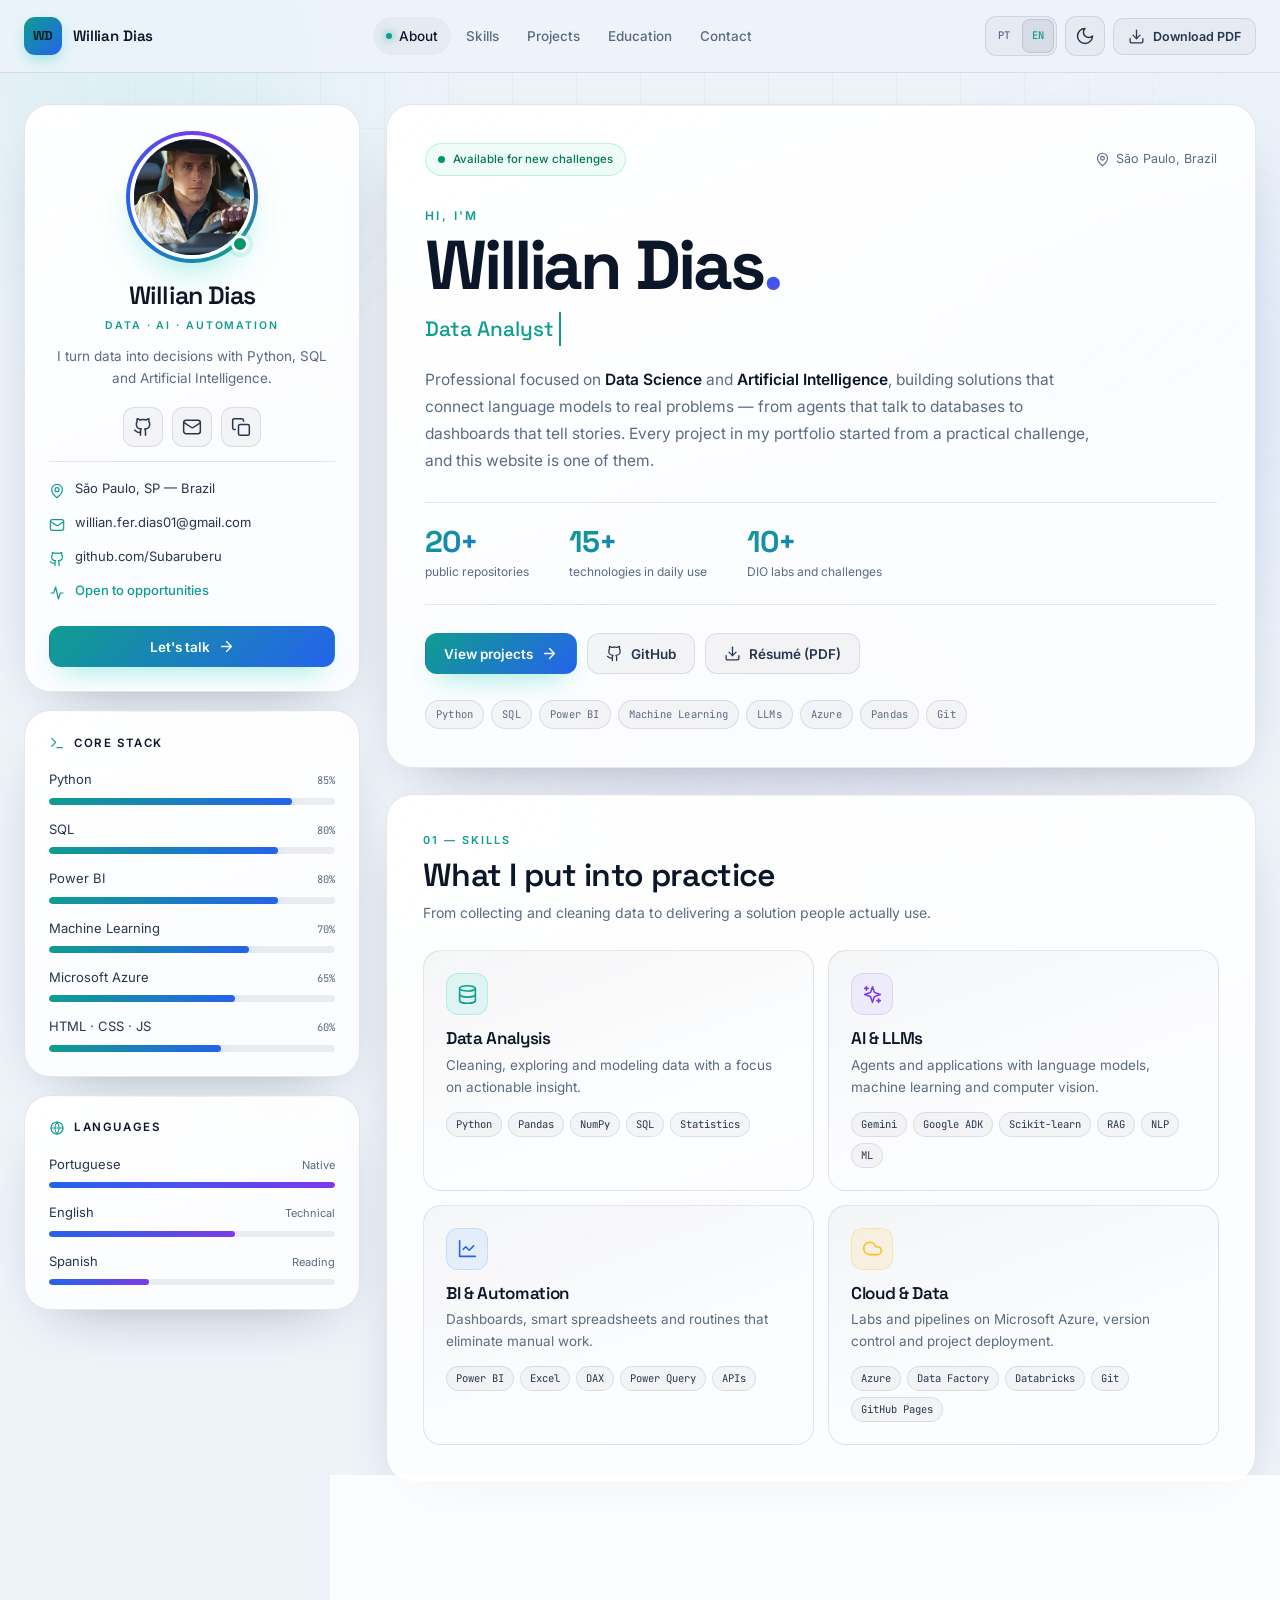
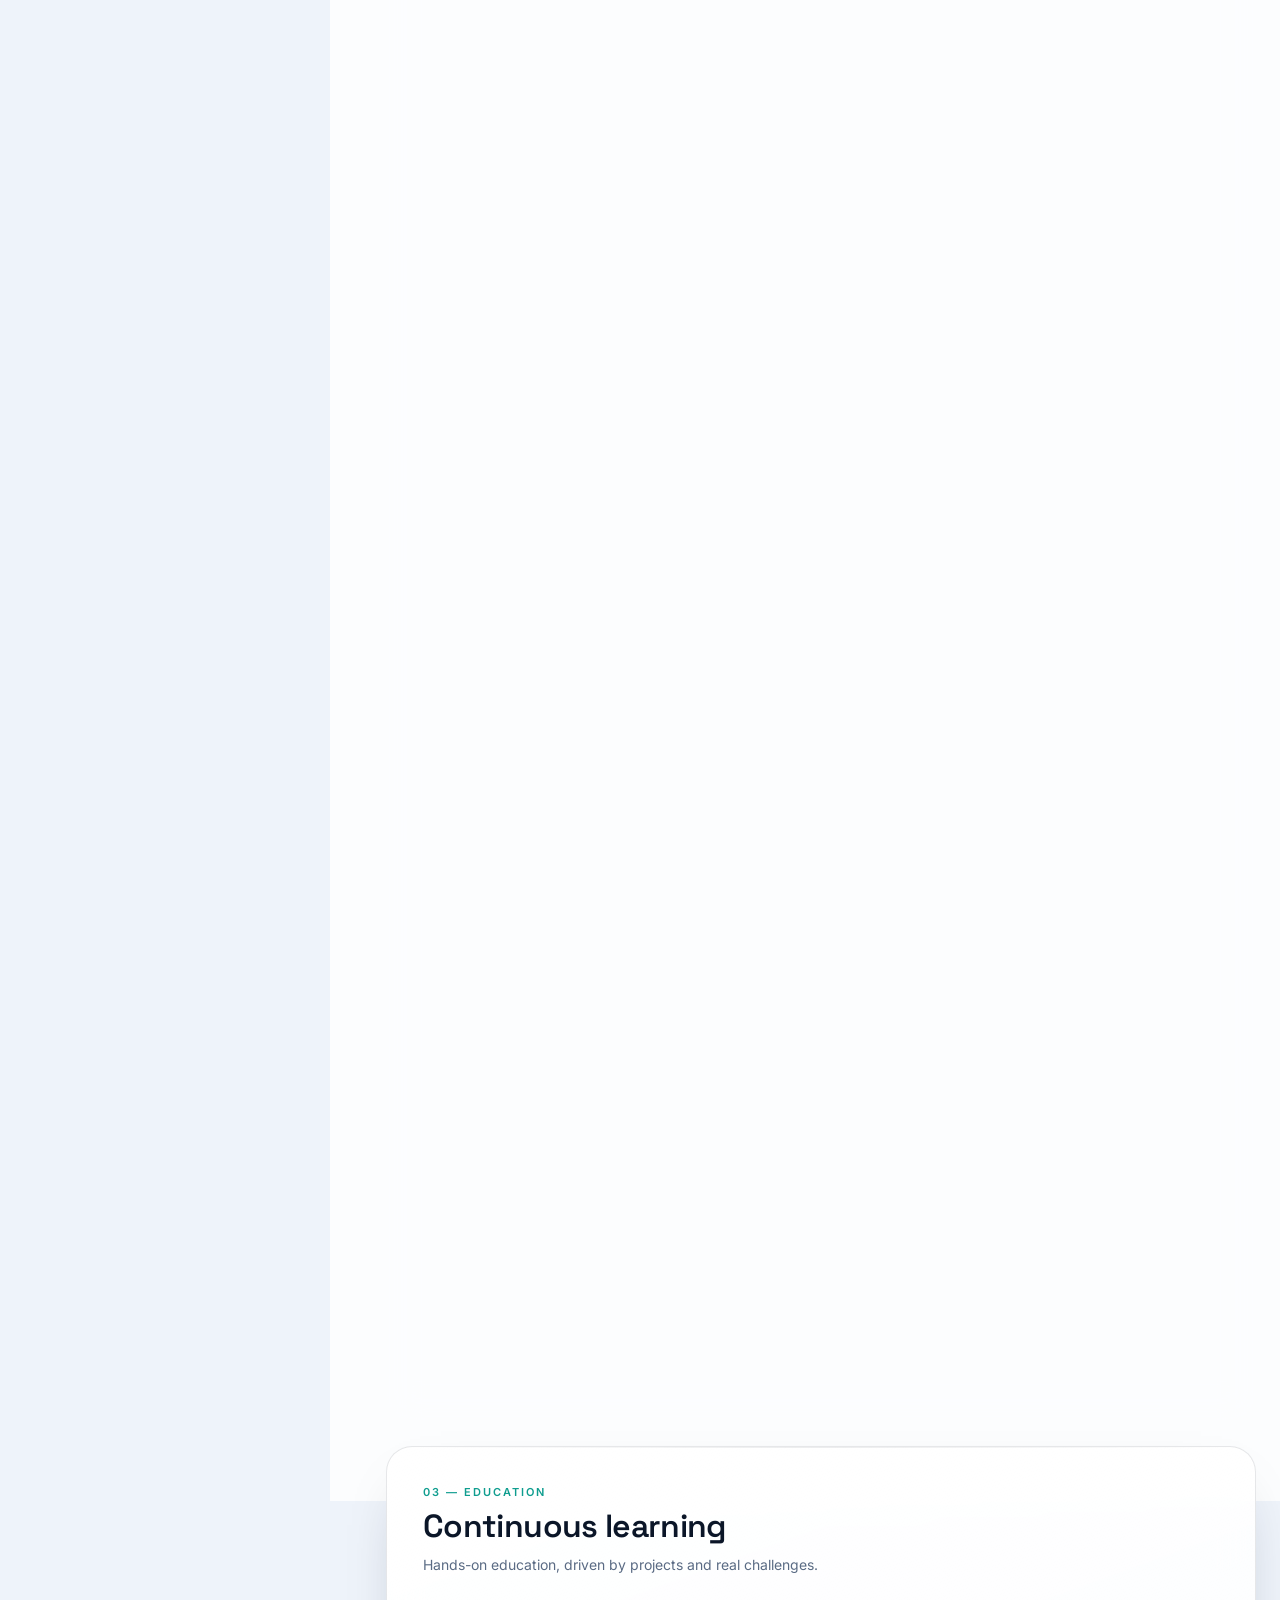
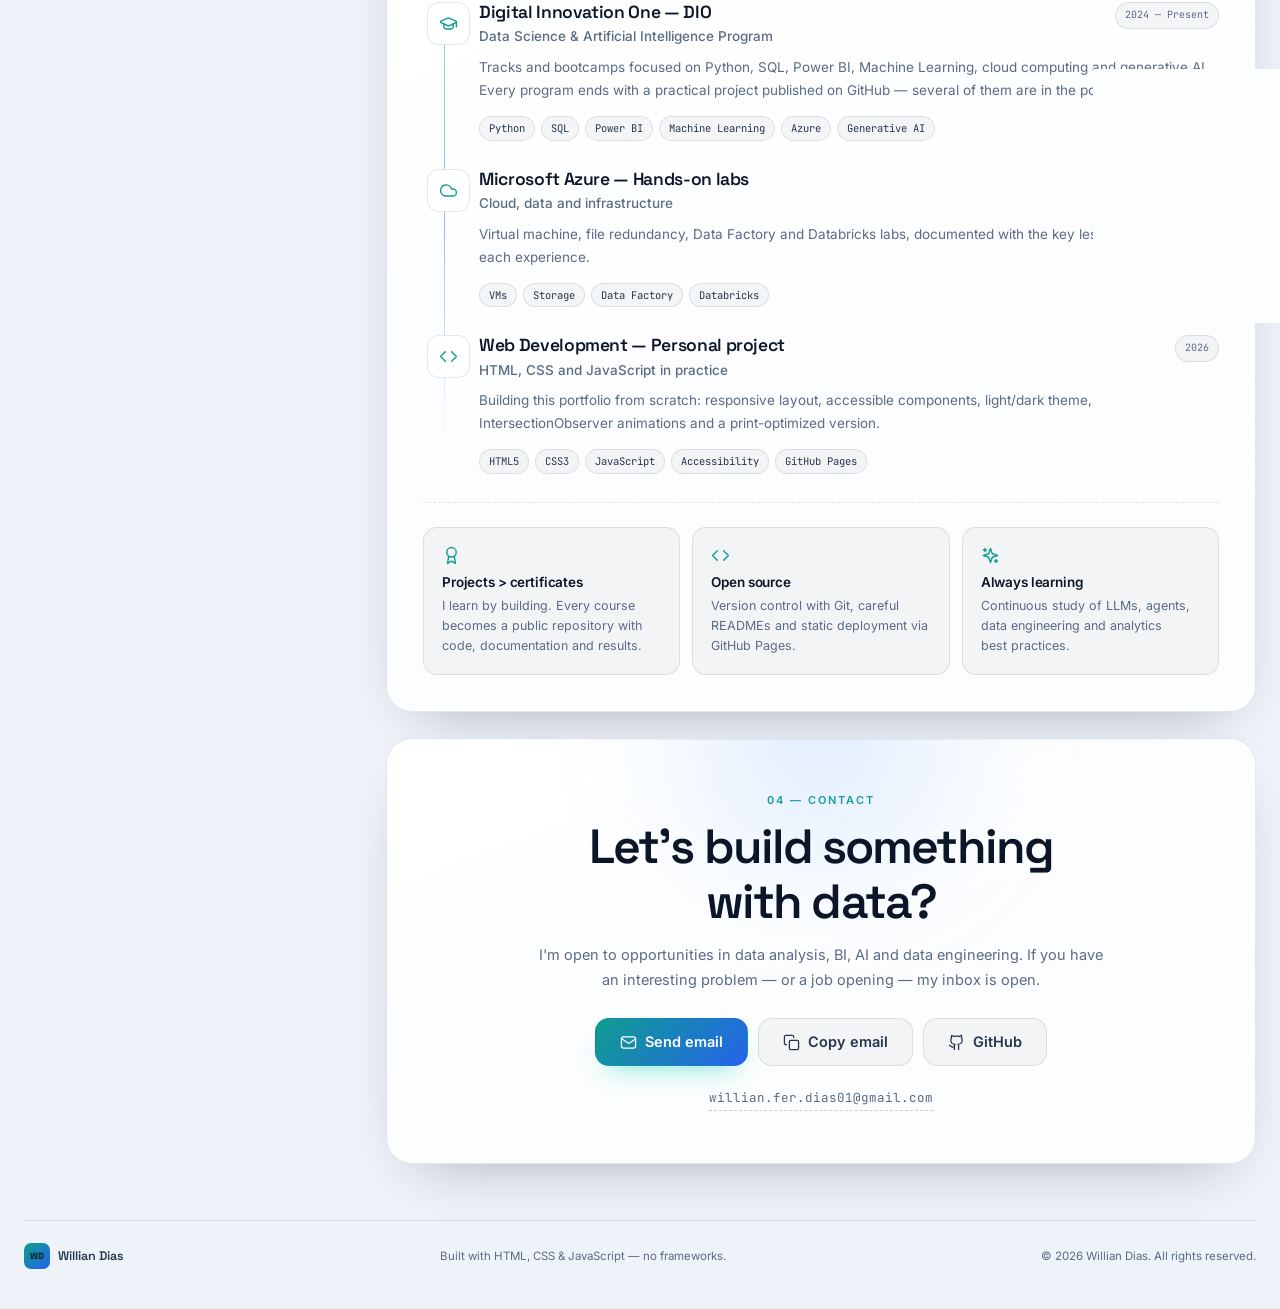
==== commit 4fb03aac: "feat: adiciona projeto de chatbot RAG com PDFs" ====
--- a/en/index.html
+++ b/en/index.html
@@ -116,8 +116,8 @@
 
       <div class="topbar__actions">
         <div class="lang-switch" role="group" aria-label="Language">
-          <a class="lang-switch__link" href="../index.html" hreflang="pt-BR" lang="pt-BR">PT</a>
-          <a class="lang-switch__link is-active" href="index.html" hreflang="en" lang="en" aria-current="page">EN</a>
+          <a class="lang-switch__link" href="../" hreflang="pt-BR" lang="pt-BR">PT</a>
+          <a class="lang-switch__link is-active" href="./" hreflang="en" lang="en" aria-current="page">EN</a>
         </div>
         <button class="icon-btn" id="theme-toggle" type="button" aria-label="Switch theme" title="Switch theme">
           <svg class="icon icon--sun" aria-hidden="true"><use href="#i-sun"/></svg>
@@ -331,7 +331,7 @@
             <h3>AI &amp; LLMs</h3>
             <p>Agents and applications with language models, machine learning and computer vision.</p>
             <ul class="tag-list">
-              <li>Gemini</li><li>Google ADK</li><li>Scikit-learn</li><li>NLP</li><li>ML</li>
+              <li>Gemini</li><li>Google ADK</li><li>Scikit-learn</li><li>RAG</li><li>NLP</li><li>ML</li>
             </ul>
           </article>
 
@@ -381,15 +381,16 @@
                 <span class="project__tag">Featured</span>
                 <span class="project__lang"><span class="dot dot--python"></span> Python</span>
               </div>
-              <h3 class="project__title">AI-Powered SQL Agent</h3>
+              <h3 class="project__title">Chat with PDFs using RAG</h3>
               <p class="project__desc">
-                An Artificial Intelligence agent that translates natural-language questions into SQL queries,
-                bringing non-technical people closer to data. One of the DIO challenge projects.
+                Chatbot that answers questions based on your PDFs, citing file and page.
+                Hybrid search (embeddings + BM25), traceable citations and a 100% offline mode &mdash;
+                a DIO challenge project.
               </p>
               <ul class="tag-list">
-                <li>Python</li><li>LLM</li><li>SQL</li><li>Generative AI</li>
+                <li>Python</li><li>RAG</li><li>LLM</li><li>Streamlit</li>
               </ul>
-              <a class="project__link" href="https://github.com/Subaruberu/agente-sql-dio" target="_blank" rel="noopener noreferrer">
+              <a class="project__link" href="https://github.com/Subaruberu/dio-pdf-chat" target="_blank" rel="noopener noreferrer">
                 View on GitHub
                 <svg class="icon" aria-hidden="true"><use href="#i-external"/></svg>
               </a>
@@ -400,21 +401,35 @@
                 <span class="terminal__dot terminal__dot--red"></span>
                 <span class="terminal__dot terminal__dot--yellow"></span>
                 <span class="terminal__dot terminal__dot--green"></span>
-                <span class="terminal__title">agente_sql.py</span>
+                <span class="terminal__title">pdf_chat.py</span>
               </div>
-              <pre class="terminal__body"><code><span class="c-comment"># question in natural language</span>
-<span class="c-prompt">$</span> python agente_sql.py
-<span class="c-quote">"Which customers bought the most in 2026?"</span>
-
-<span class="c-comment"># query generated by the agent</span>
-<span class="c-key">SELECT</span> c.nome, <span class="c-fn">SUM</span>(p.valor) <span class="c-key">AS</span> total
-<span class="c-key">FROM</span> clientes c
-<span class="c-key">JOIN</span> pedidos p <span class="c-key">ON</span> p.cliente_id = c.id
-<span class="c-key">WHERE</span> p.ano = <span class="c-num">2026</span>
-<span class="c-key">GROUP BY</span> c.nome
-<span class="c-key">ORDER BY</span> total <span class="c-key">DESC</span>
-<span class="c-key">LIMIT</span> <span class="c-num">5</span>;<span class="c-cursor"></span></code></pre>
-            </div>
+              <pre class="terminal__body"><code><span class="c-comment"># question about your PDFs</span>
+<span class="c-prompt">$</span> python chat.py
+<span class="c-quote">"What was the reduction in triage time?"</span>
+
+<span class="c-comment"># answer with source and page</span>
+63% <span class="c-comment">(from 74 to 27 min per article)</span> [1]
+[1] artigo_rag.pdf &middot; p. 2 &middot; score <span class="c-num">0.87</span><span class="c-cursor"></span></code></pre>
+            </div>
+          </article>
+
+          <article class="project">
+            <div class="project__top">
+              <span class="project__icon project__icon--teal">
+                <svg class="icon" aria-hidden="true"><use href="#i-database"/></svg>
+              </span>
+              <a class="project__ext" href="https://github.com/Subaruberu/agente-sql-dio" target="_blank" rel="noopener noreferrer" aria-label="Open the AI-Powered SQL Agent project on GitHub">
+                <svg class="icon" aria-hidden="true"><use href="#i-external"/></svg>
+              </a>
+            </div>
+            <h3 class="project__title">AI-Powered SQL Agent</h3>
+            <p class="project__desc">
+              An Artificial Intelligence agent that translates natural-language questions into SQL queries,
+              bringing non-technical people closer to data.
+            </p>
+            <ul class="tag-list">
+              <li>Python</li><li>LLM</li><li>SQL</li><li>Generative AI</li>
+            </ul>
           </article>
 
           <article class="project">
